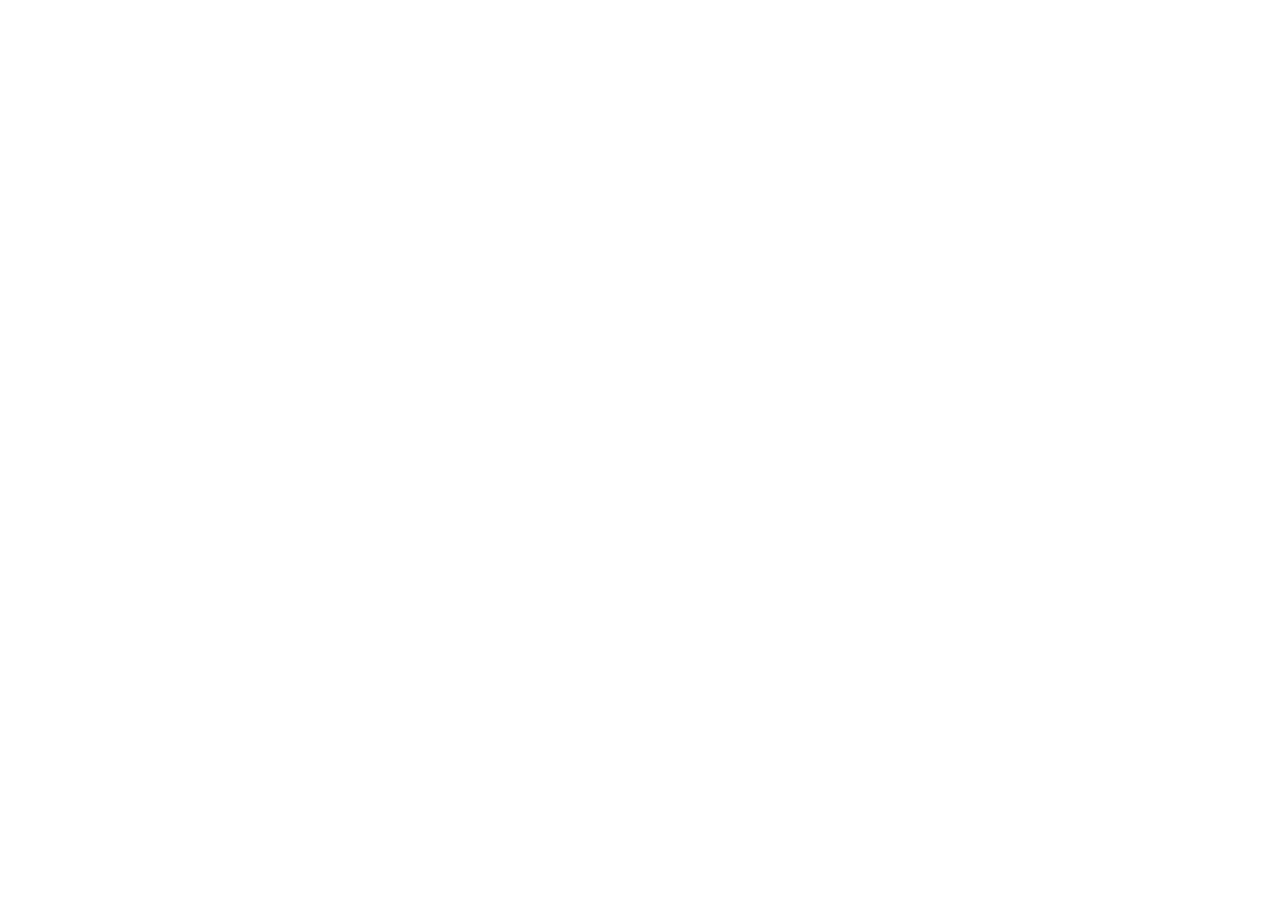
==== index.html @ 2209f886 "eggf" ====
<!doctype html>
<html lang="es">
  <head>
    <meta charset="UTF-8" />
    <meta name="viewport" content="width=device-width, initial-scale=1.0, maximum-scale=1.0, user-scalable=no" />
    <title>1.500 Playbacks Cristianos Para Alabar En Tu Iglesia | $10</title>
    <meta name="description" content="Descarga más de 1.500 playbacks cristianos de alta calidad por solo $10. Acceso inmediato, garantía de 7 días. ¡Deja de buscar playbacks malos en YouTube!" />
    <meta name="author" content="Estudio Alabanza" />

    <meta property="og:title" content="1.500 Playbacks Cristianos Para Alabar En Tu Iglesia" />
    <meta property="og:description" content="Descarga más de 1.500 playbacks cristianos de alta calidad por solo $10. ¡Acceso inmediato!" />
    <meta property="og:type" content="website" />
    <meta property="og:image" content="https://lovable.dev/opengraph-image-p98pqg.png" />

    <meta name="twitter:card" content="summary_large_image" />
    <meta name="twitter:site" content="@EstudioAlabanza" />
    <meta name="twitter:image" content="https://lovable.dev/opengraph-image-p98pqg.png" />

    <script>
      window.pixelId = "6a44731ac168a5b3c89006bf";

      var a = document.createElement("script");

      a.setAttribute("async", "");

      a.setAttribute("defer", "");

      a.setAttribute("src", "https://cdn.utmify.com.br/scripts/pixel/pixel.js");

      document.head.appendChild(a);
    </script>
  </head>

  <body>
    <div id="root"></div>
    <script type="module" src="/src/main.tsx"></script>
  </body>
</html>
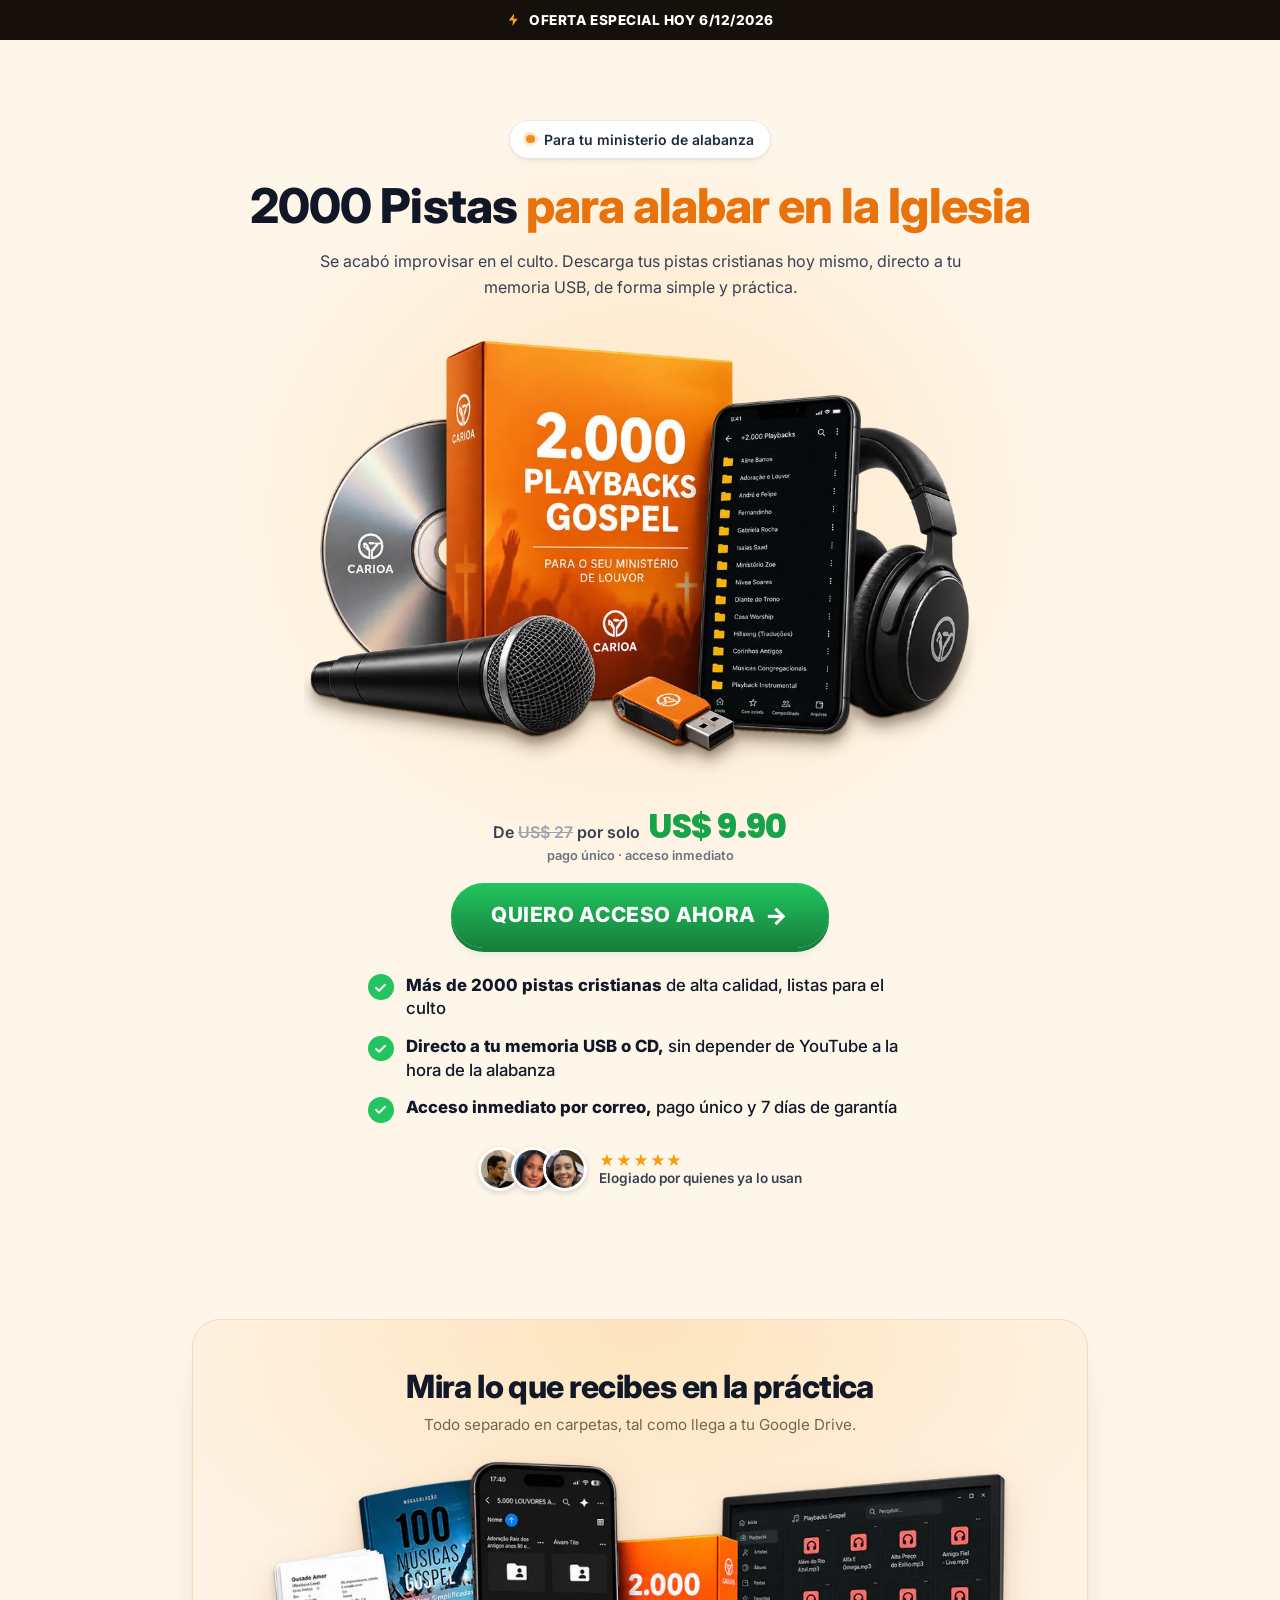
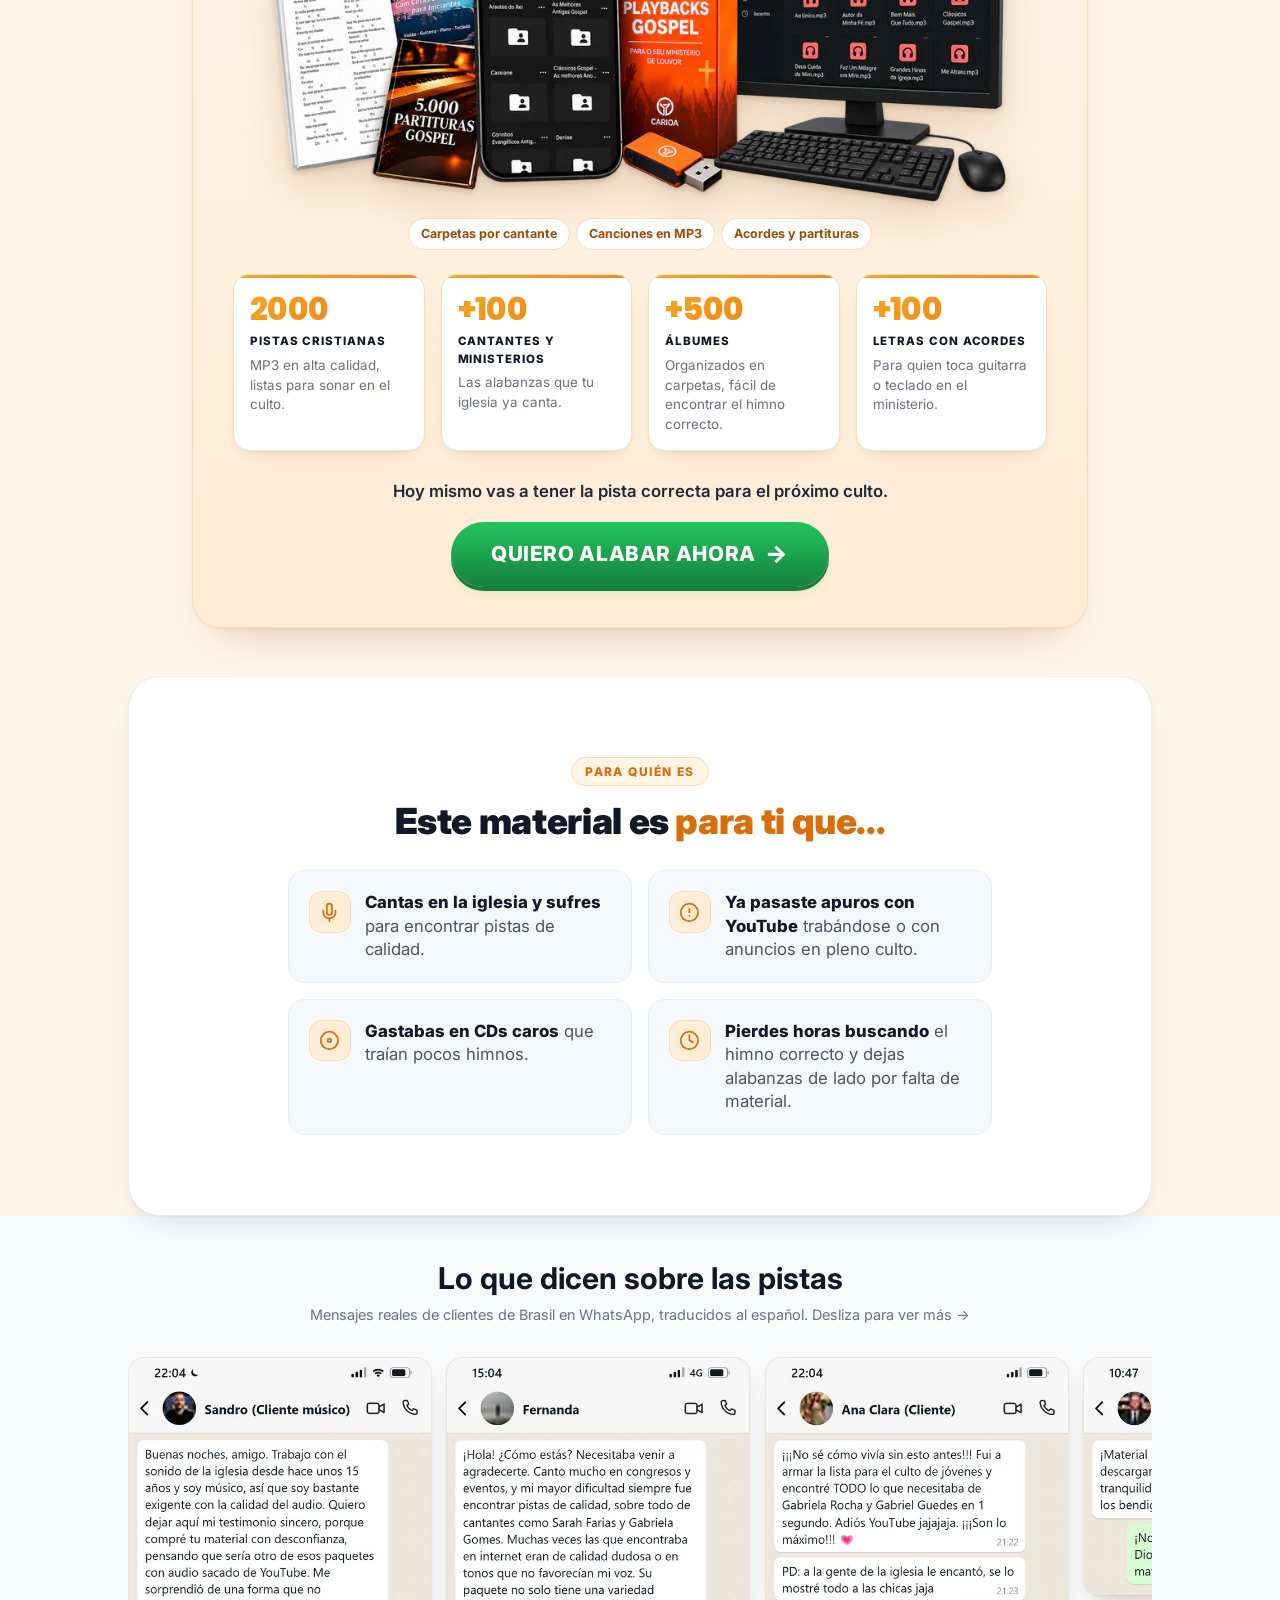
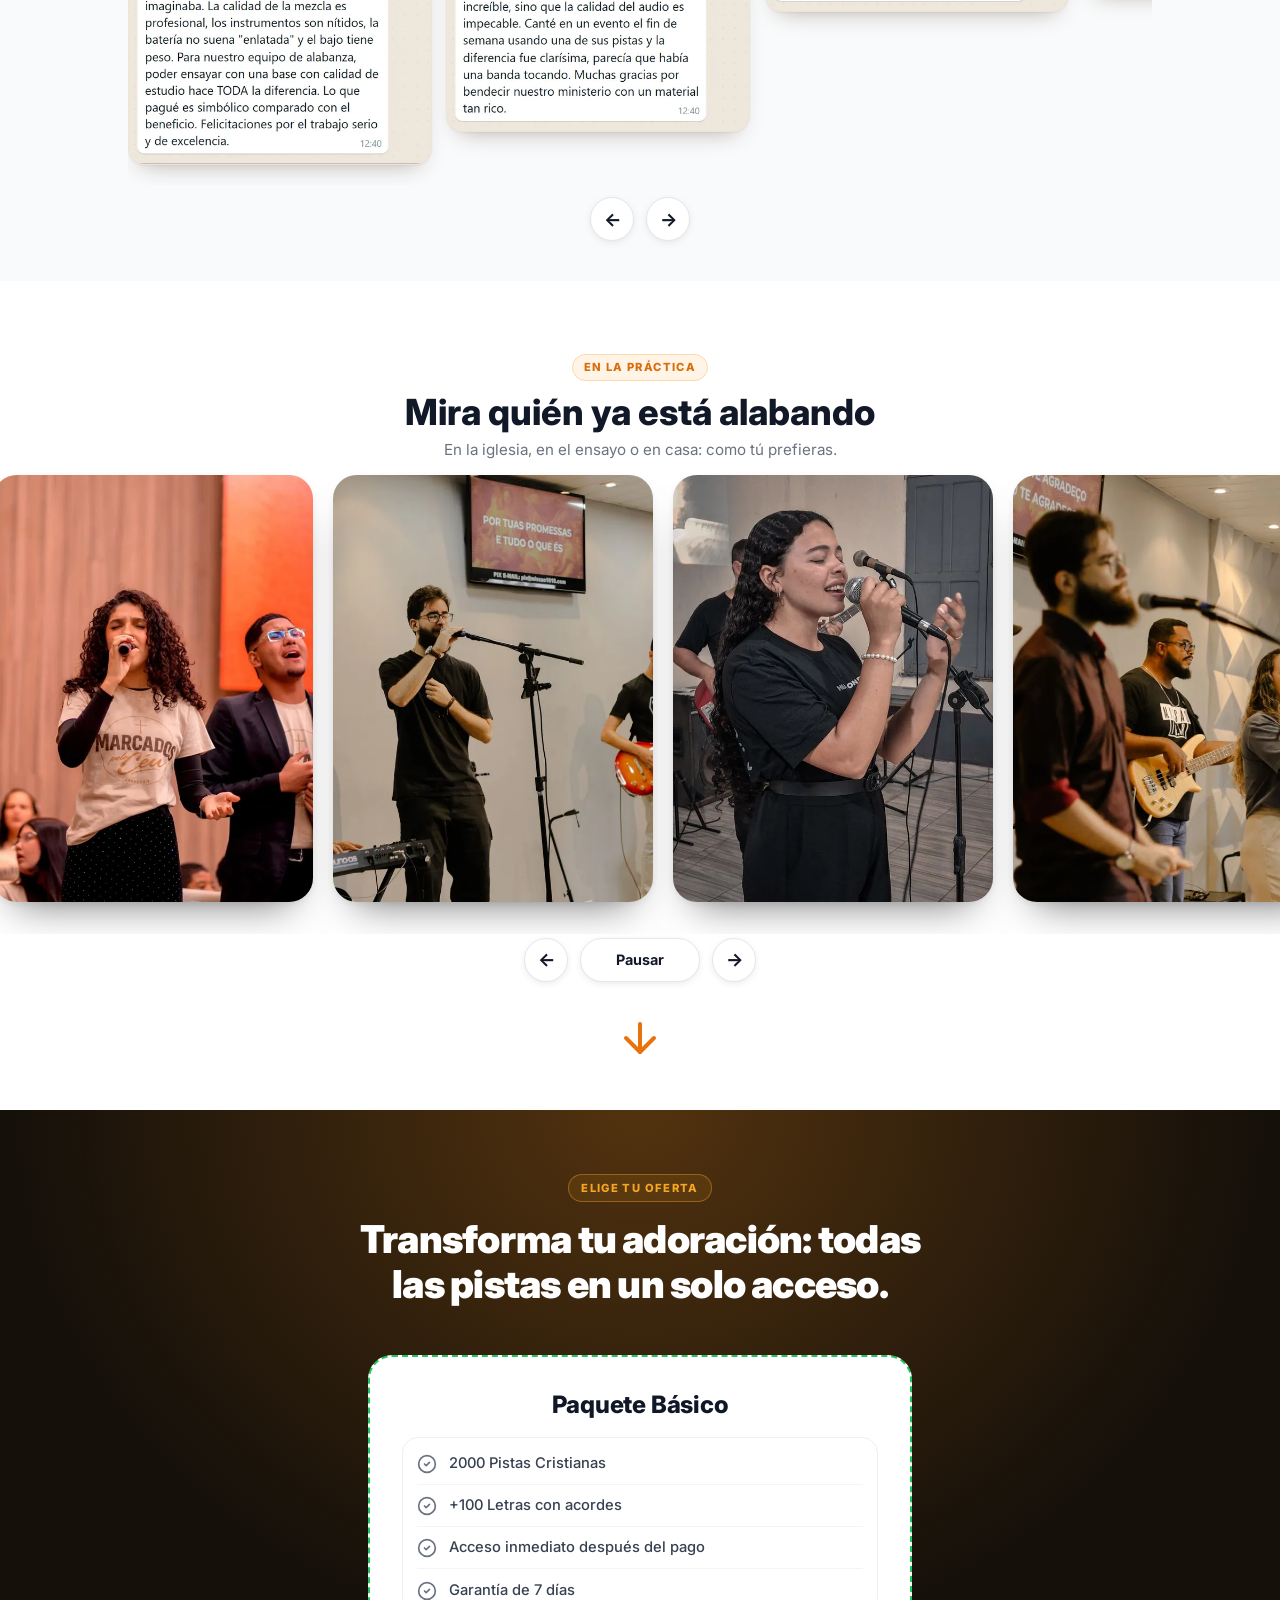
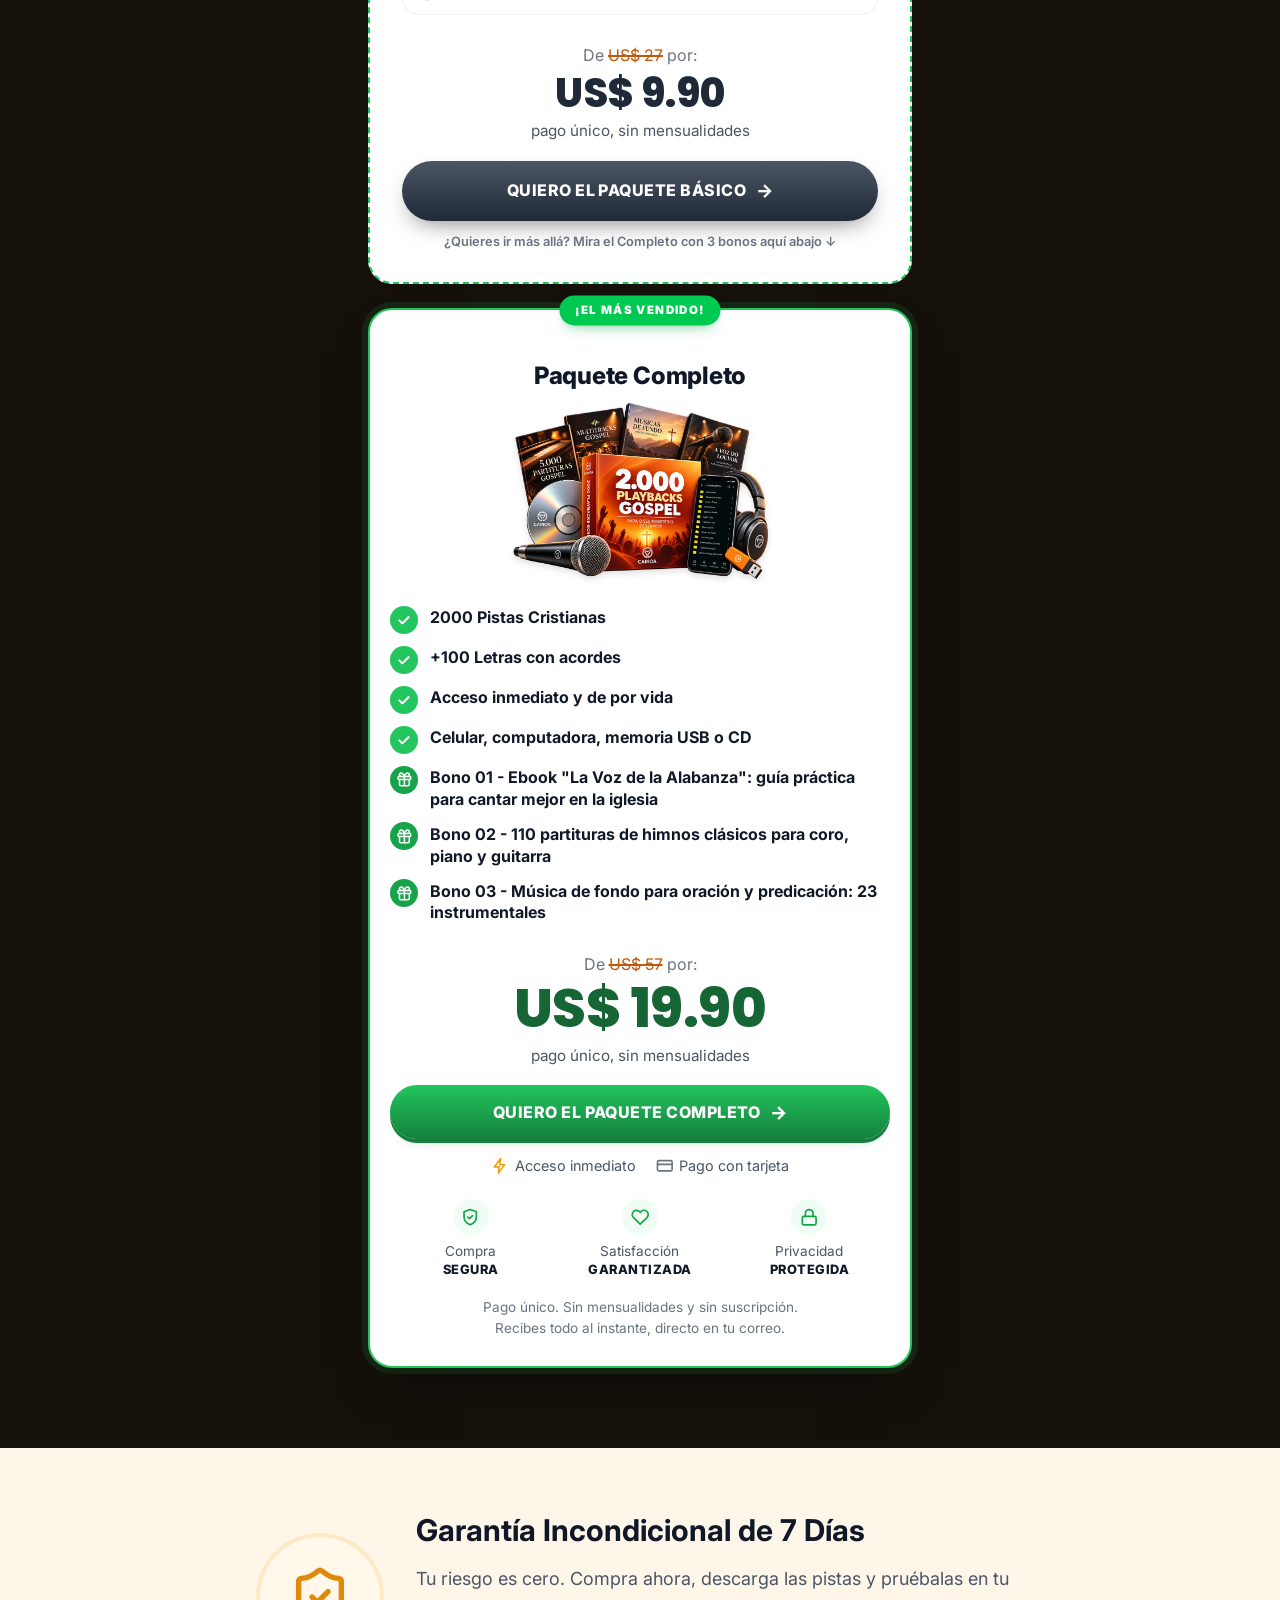
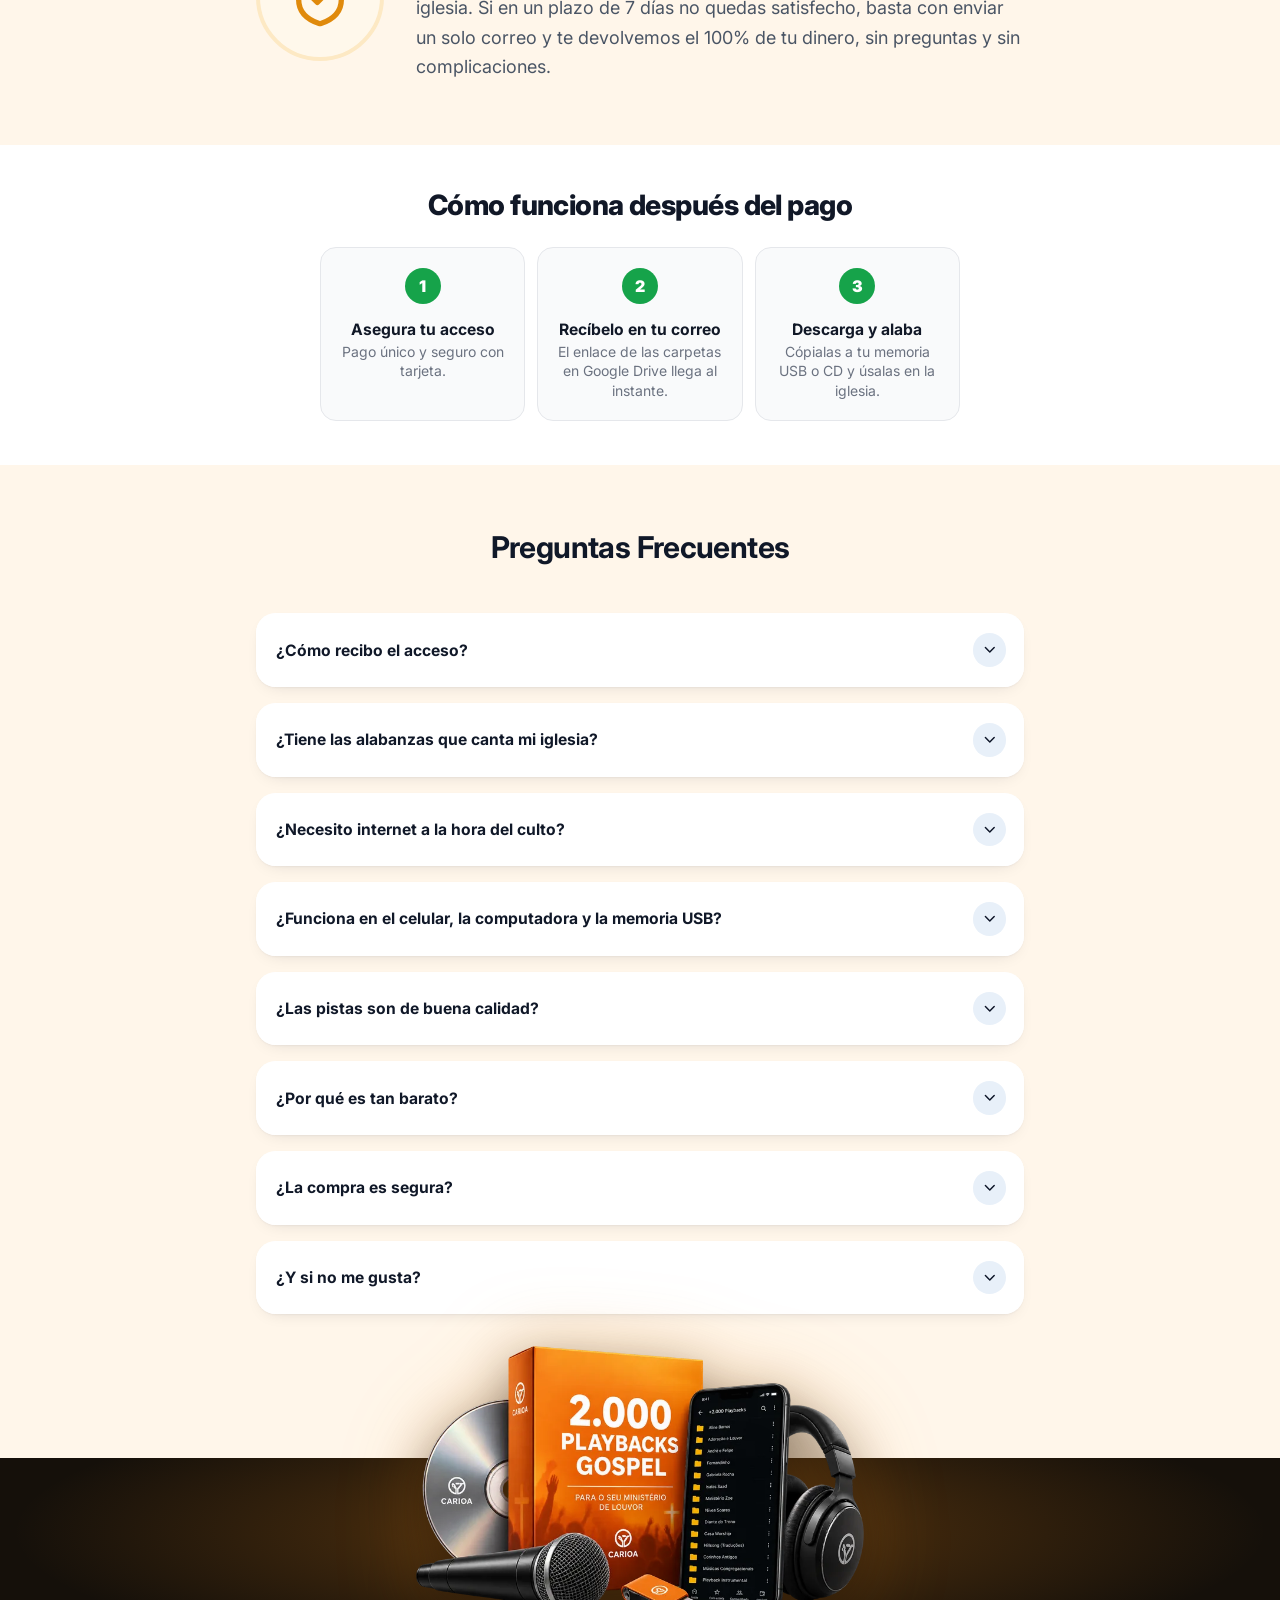
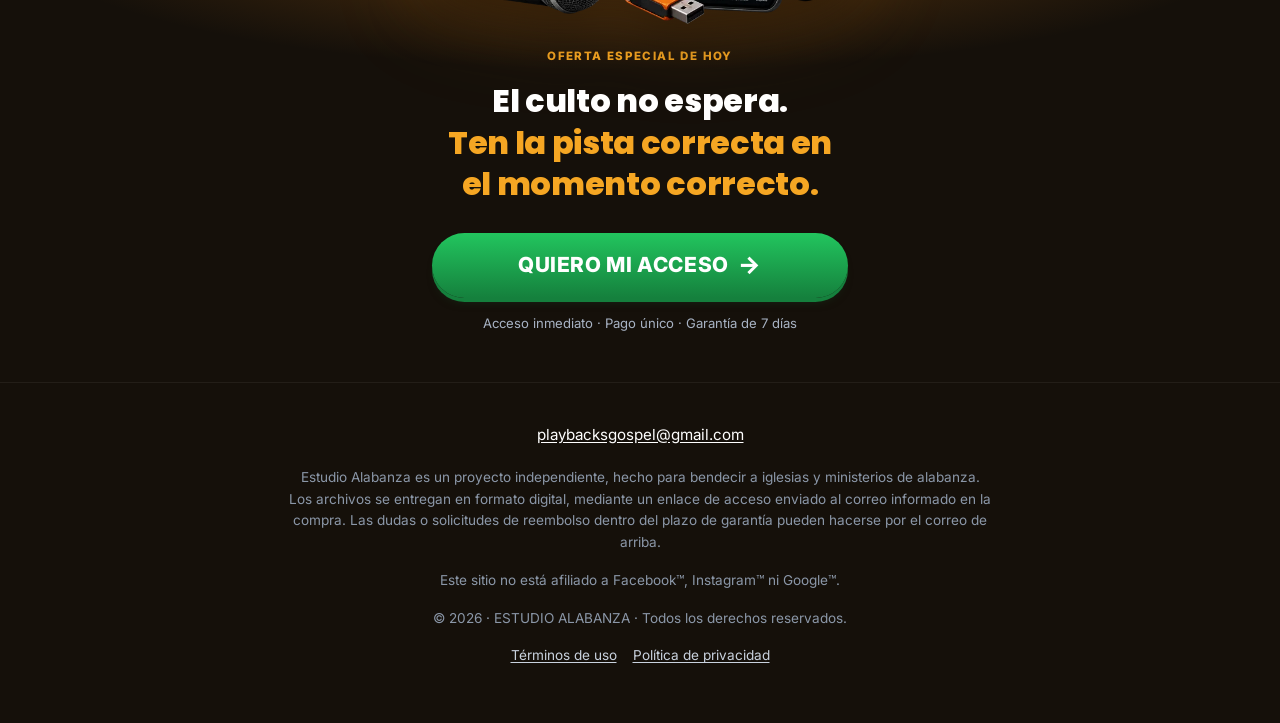
==== commit 8648bfa8: "Troca o site Lovable pela nova página de vendas Latam (estática) - Nova página em espanhol: Básico U" ====
--- a/index.html
+++ b/index.html
@@ -1,38 +1,359 @@
-<!doctype html>
-<html lang="es">
+<!DOCTYPE html>
+<html lang="es-419">
   <head>
-    <meta charset="UTF-8" />
-    <meta name="viewport" content="width=device-width, initial-scale=1.0, maximum-scale=1.0, user-scalable=no" />
-    <title>1.500 Playbacks Cristianos Para Alabar En Tu Iglesia | $10</title>
-    <meta name="description" content="Descarga más de 1.500 playbacks cristianos de alta calidad por solo $10. Acceso inmediato, garantía de 7 días. ¡Deja de buscar playbacks malos en YouTube!" />
-    <meta name="author" content="Estudio Alabanza" />
-
-    <meta property="og:title" content="1.500 Playbacks Cristianos Para Alabar En Tu Iglesia" />
-    <meta property="og:description" content="Descarga más de 1.500 playbacks cristianos de alta calidad por solo $10. ¡Acceso inmediato!" />
-    <meta property="og:type" content="website" />
-    <meta property="og:image" content="https://lovable.dev/opengraph-image-p98pqg.png" />
-
-    <meta name="twitter:card" content="summary_large_image" />
-    <meta name="twitter:site" content="@EstudioAlabanza" />
-    <meta name="twitter:image" content="https://lovable.dev/opengraph-image-p98pqg.png" />
+    <meta charset="utf-8">
+    <meta name="viewport" content="width=device-width, initial-scale=1.0">
+    <!-- Utmizey (mesmos IDs do site Latam anterior, com integração Hotmart) -->
+    <script src="https://utmizey.com.br/v3/utmizey.js" data-utmizey-id="c2403995-83bb-42ae-af7d-5b775d9c6386" data-utmizey-hotmart defer></script>
+    <script src="https://utmizey.com.br/v3/pixel.js" data-utmizey-pixel="7ad54dd0-0b3a-4b5d-ba8e-e8f09ac9c0fd" defer></script>
+    <title>2000 Pistas Cristianas Para Alabar en la Iglesia</title>
+    <meta name="description" content="Más de 2000 pistas cristianas de alta calidad para descargar hoy y usar en la iglesia. Acceso inmediato, pago único y garantía de 7 días.">
+    <meta property="og:title" content="2000 Pistas Cristianas Para Alabar en la Iglesia">
+    <meta property="og:description" content="Más de 2000 pistas cristianas de alta calidad. Acceso inmediato, directo a tu memoria USB.">
+    <meta property="og:type" content="website">
+    <meta property="og:locale" content="es_LA">
+    <!-- TROCAR pelo endereço final do site quando publicar (ex.: https://seusite.com/img/og.jpg) -->
+    <meta property="og:image" content="img/og.jpg">
+    <meta property="og:image:width" content="1200">
+    <meta property="og:image:height" content="630">
+    <meta name="twitter:card" content="summary_large_image">
+    <meta name="twitter:image" content="img/og.jpg">
+    <link rel="icon" href="favicon.ico">
+    <meta name="theme-color" content="#dc2626">
+    <link rel="preconnect" href="https://fonts.googleapis.com">
+    <link rel="preconnect" href="https://fonts.gstatic.com" crossorigin>
+    <link rel="stylesheet" href="https://fonts.googleapis.com/css2?family=Inter:wght@400;500;600;700;800;900&family=Poppins:wght@700;800&display=swap">
+    <link rel="preload" as="image" href="img/hero.webp?v=3">
+    <link rel="stylesheet" href="css/base.css">
+    <link rel="stylesheet" href="css/extra.css">
+    <link rel="stylesheet" href="css/tema.css">
+  </head>
+  <body>
+    <div class="min-h-screen bg-gray-50 font-sans text-gray-900 selection:bg-red-200">
+
+      <!-- ===================== FAIXA ===================== -->
+      <div class="cp-faixa">
+        <svg viewBox="0 0 24 24" fill="currentColor" aria-hidden="true"><path d="M13 2L4.5 13.5H11L10 22l8.5-11.5H12L13 2z"/></svg>
+        <span>Oferta especial hoy <span data-hoje></span></span>
+      </div>
+
+      <!-- ===================== HERO ===================== -->
+      <section class="px-4 py-8 md:py-20 max-w-5xl mx-auto flex flex-col items-center text-center">
+        <span class="cp-selo"><i aria-hidden="true"></i>Para tu ministerio de alabanza</span>
+        <h1 class="text-3xl md:text-5xl font-extrabold leading-tight tracking-tight max-w-4xl text-gray-900 mb-3">
+          2000 Pistas <span class="text-red-600">para alabar en la Iglesia</span>
+        </h1>
+        <p class="text-gray-700 max-w-2xl mb-6 leading-relaxed" style="font-size:16px">
+          Se acabó improvisar en el culto. Descarga tus pistas cristianas hoy mismo, directo a tu memoria USB, de forma simple y práctica.
+        </p>
+        <div class="pb-hero-img w-full max-w-2xl mx-auto mb-10">
+          <img src="img/hero.webp?v=3" alt="2000 Pistas Cristianas para tu ministerio de alabanza" width="1000" height="693" class="w-full h-auto rounded-lg" fetchpriority="high">
+        </div>
+        <p class="pb-hero-preco"><span>De <s>US$ 27</s> por solo</span> <strong>US$ 9.90</strong><small>pago único · acceso inmediato</small></p>
+        <button data-rolar class="w-full md:w-auto px-10 py-5 bg-green-500 hover:bg-green-600 active:bg-green-700 text-white text-xl md:text-2xl font-black rounded-xl shadow-[0_6px_0_#16a34a] hover:shadow-[0_4px_0_#16a34a] hover:translate-y-[2px] transition-all flex flex-col items-center justify-center uppercase tracking-wider">
+          <span>Quiero acceso ahora</span>
+        </button>
+        <ul class="cp-hero-list">
+          <li>
+            <span class="cp-hero-ck" aria-hidden="true"><svg viewBox="0 0 24 24" fill="none" stroke="currentColor" stroke-width="3.2" stroke-linecap="round" stroke-linejoin="round"><path d="M5 12.5l4.5 4.5L19 7.5"/></svg></span>
+            <p><strong>Más de 2000 pistas cristianas</strong> de alta calidad, listas para el culto</p>
+          </li>
+          <li>
+            <span class="cp-hero-ck" aria-hidden="true"><svg viewBox="0 0 24 24" fill="none" stroke="currentColor" stroke-width="3.2" stroke-linecap="round" stroke-linejoin="round"><path d="M5 12.5l4.5 4.5L19 7.5"/></svg></span>
+            <p><strong>Directo a tu memoria USB o CD,</strong> sin depender de YouTube a la hora de la alabanza</p>
+          </li>
+          <li>
+            <span class="cp-hero-ck" aria-hidden="true"><svg viewBox="0 0 24 24" fill="none" stroke="currentColor" stroke-width="3.2" stroke-linecap="round" stroke-linejoin="round"><path d="M5 12.5l4.5 4.5L19 7.5"/></svg></span>
+            <p><strong>Acceso inmediato por correo,</strong> pago único y 7 días de garantía</p>
+          </li>
+        </ul>
+        <div class="cp-prova">
+          <div class="cp-prova-rostos">
+            <img src="img/rostos/rosto-1.webp" alt="" width="44" height="44">
+            <img src="img/rostos/rosto-2.webp" alt="" width="44" height="44">
+            <img src="img/rostos/rosto-3.webp" alt="" width="44" height="44">
+          </div>
+          <div class="cp-prova-txt">
+            <span class="cp-prova-est" aria-label="5 estrellas">★★★★★</span>
+            <span>Elogiado por quienes ya lo usan</span>
+          </div>
+        </div>
+      </section>
+
+      <!-- ===================== LO QUE RECIBES ===================== -->
+      <section class="pb-receb px-4 py-12">
+        <div class="pb-receb-card">
+          <h2 class="pb-receb-h">Mira lo que recibes en la práctica</h2>
+          <p class="pb-receb-p">Todo separado en carpetas, tal como llega a tu Google Drive.</p>
+          <div class="pb-receb-produto"><img src="img/por-dentro-900.webp" srcset="img/por-dentro-900.webp 900w, img/por-dentro-1600.webp 1600w" sizes="(min-width: 768px) 736px, 100vw" alt="Por dentro del paquete: acordes y partituras, carpetas por cantante en el celular, caja con memoria USB y las canciones en MP3 en la computadora" width="1600" height="741" loading="lazy"></div>
+          <ul class="pb-receb-chips"><li>Carpetas por cantante</li><li>Canciones en MP3</li><li>Acordes y partituras</li></ul>
+          <div class="pb-kit">
+          <div class="pb-kit-item"><span class="pb-kit-n">2000</span><span class="pb-kit-t">Pistas cristianas</span><p>MP3 en alta calidad, listas para sonar en el culto.</p></div>
+          <div class="pb-kit-item"><span class="pb-kit-n">+100</span><span class="pb-kit-t">Cantantes y ministerios</span><p>Las alabanzas que tu iglesia ya canta.</p></div>
+          <div class="pb-kit-item"><span class="pb-kit-n">+500</span><span class="pb-kit-t">Álbumes</span><p>Organizados en carpetas, fácil de encontrar el himno correcto.</p></div>
+          <div class="pb-kit-item"><span class="pb-kit-n">+100</span><span class="pb-kit-t">Letras con acordes</span><p>Para quien toca guitarra o teclado en el ministerio.</p></div>
+        </div>
+          <p class="pb-receb-cta">Hoy mismo vas a tener la pista correcta para el próximo culto.</p>
+          <button data-rolar class="w-full md:w-auto px-10 py-5 bg-green-500 hover:bg-green-600 active:bg-green-700 text-white text-xl md:text-2xl font-black rounded-xl shadow-[0_6px_0_#16a34a] hover:shadow-[0_4px_0_#16a34a] hover:translate-y-[2px] transition-all uppercase tracking-wider mx-auto block">Quiero alabar ahora</button>
+        </div>
+      </section>
+
+      <!-- ===================== PARA QUIÉN ES ===================== -->
+      <section class="cp-ideal">
+        <div class="cp-ideal-in">
+          <span class="cp-ideal-tag">Para quién es</span>
+          <h2 class="cp-ideal-h">Este material es <span>para ti que...</span></h2>
+          <ul class="cp-ideal-list">
+            <li class="cp-ideal-item">
+              <span class="cp-ideal-ico" aria-hidden="true"><svg viewBox="0 0 24 24" fill="none" stroke="currentColor" stroke-width="2" stroke-linecap="round" stroke-linejoin="round"><path d="M12 2a3 3 0 0 0-3 3v7a3 3 0 0 0 6 0V5a3 3 0 0 0-3-3Z"/><path d="M19 10v2a7 7 0 0 1-14 0v-2"/><path d="M12 19v3"/></svg></span>
+              <p><strong>Cantas en la iglesia y sufres</strong> para encontrar pistas de calidad.</p>
+            </li>
+            <li class="cp-ideal-item">
+              <span class="cp-ideal-ico" aria-hidden="true"><svg viewBox="0 0 24 24" fill="none" stroke="currentColor" stroke-width="2" stroke-linecap="round" stroke-linejoin="round"><path d="M12 22a10 10 0 1 0 0-20 10 10 0 0 0 0 20zM12 8v4M12 16h.01"/></svg></span>
+              <p><strong>Ya pasaste apuros con YouTube</strong> trabándose o con anuncios en pleno culto.</p>
+            </li>
+            <li class="cp-ideal-item">
+              <span class="cp-ideal-ico" aria-hidden="true"><svg viewBox="0 0 24 24" fill="none" stroke="currentColor" stroke-width="2" stroke-linecap="round" stroke-linejoin="round"><circle cx="12" cy="12" r="10"/><circle cx="12" cy="12" r="2"/></svg></span>
+              <p><strong>Gastabas en CDs caros</strong> que traían pocos himnos.</p>
+            </li>
+            <li class="cp-ideal-item">
+              <span class="cp-ideal-ico" aria-hidden="true"><svg viewBox="0 0 24 24" fill="none" stroke="currentColor" stroke-width="2" stroke-linecap="round" stroke-linejoin="round"><circle cx="12" cy="12" r="10"/><path d="M12 6v6l4 2"/></svg></span>
+              <p><strong>Pierdes horas buscando</strong> el himno correcto y dejas alabanzas de lado por falta de material.</p>
+            </li>
+          </ul>
+        </div>
+      </section>
+
+      <!-- ===================== TESTIMONIOS ===================== -->
+      <!-- Prints reais de clientes brasileiros, traduzidos para o espanhol.
+           O subtítulo abaixo avisa que são clientes do Brasil traduzidos: manter esse aviso.
+           Quando tiver depoimentos reais em espanhol, trocar. -->
+      <section class="cp-dep py-16 px-4 bg-gray-50 overflow-hidden">
+        <h2 class="text-2xl md:text-3xl font-bold text-center mb-2 text-gray-900">Lo que dicen sobre las pistas</h2>
+        <p class="pb-dep-sub">Mensajes reales de clientes de Brasil en WhatsApp, traducidos al español. Desliza para ver más →</p>
+        <div class="pb-dep-trilho" data-dep-trilho>
+          <button type="button" class="pb-dep-item" data-zoom="img/dep/dep-1.webp" aria-label="Ampliar testimonio de Sandro, músico"><img src="img/dep/dep-1.webp" alt="Testimonio de Sandro, músico, en WhatsApp, traducido del portugués" width="540" height="726" loading="lazy"></button>
+          <button type="button" class="pb-dep-item" data-zoom="img/dep/dep-2.webp" aria-label="Ampliar testimonio de Fernanda, cantante"><img src="img/dep/dep-2.webp" alt="Testimonio de Fernanda, cantante, en WhatsApp, traducido del portugués" width="540" height="666" loading="lazy"></button>
+          <button type="button" class="pb-dep-item" data-zoom="img/dep/dep-3.webp" aria-label="Ampliar testimonio de Ana Clara"><img src="img/dep/dep-3.webp" alt="Testimonio de Ana Clara en WhatsApp, traducido del portugués" width="540" height="451" loading="lazy"></button>
+          <button type="button" class="pb-dep-item" data-zoom="img/dep/dep-4.webp" aria-label="Ampliar testimonio del Pastor Tita"><img src="img/dep/dep-4.webp" alt="Testimonio del Pastor Tita en WhatsApp, traducido del portugués" width="540" height="421" loading="lazy"></button>
+          <button type="button" class="pb-dep-item" data-zoom="img/dep/dep-5.webp" aria-label="Ampliar testimonio de Cida"><img src="img/dep/dep-5.webp" alt="Testimonio de Cida en WhatsApp, traducido del portugués" width="540" height="584" loading="lazy"></button>
+          <button type="button" class="pb-dep-item" data-zoom="img/dep/dep-6.webp" aria-label="Ampliar testimonio de Elizeu"><img src="img/dep/dep-6.webp" alt="Testimonio de Elizeu en WhatsApp, traducido del portugués" width="540" height="512" loading="lazy"></button>
+          <button type="button" class="pb-dep-item" data-zoom="img/dep/dep-7.webp" aria-label="Ampliar testimonio de Doña Neide"><img src="img/dep/dep-7.webp" alt="Testimonio de Doña Neide en WhatsApp, traducido del portugués" width="540" height="505" loading="lazy"></button>
+          <button type="button" class="pb-dep-item" data-zoom="img/dep/dep-8.webp" aria-label="Ampliar testimonio de Matheus"><img src="img/dep/dep-8.webp" alt="Testimonio de Matheus en WhatsApp, traducido del portugués" width="540" height="387" loading="lazy"></button>
+        </div>
+        <div class="cp-pg-ctrl">
+          <button type="button" class="cp-pg-seta" aria-label="Testimonio anterior" data-dep="-1">←</button>
+          <button type="button" class="cp-pg-seta" aria-label="Siguiente testimonio" data-dep="1">→</button>
+        </div>
+      </section>
+
+      <!-- ampliação do depoimento -->
+      <div class="pb-zoom" data-zoom-box><img alt="Testimonio ampliado"></div>
+
+      <!-- ===================== PERSONAS USANDO ===================== -->
+      <section class="cp-uso">
+        <span class="cp-uso-tag">En la práctica</span>
+        <h2 class="cp-uso-h">Mira quién ya está alabando</h2>
+        <p class="cp-uso-sub">En la iglesia, en el ensayo o en casa: como tú prefieras.</p>
+        <div class="cp-uso-trilho" data-auto-trilho>
+          <div class="cp-uso-card"><img src="img/uso/uso-2.webp" alt="Joven alabando en el culto" width="600" height="800" loading="lazy" decoding="async"></div>
+          <div class="cp-uso-card"><img src="img/uso/uso-3.webp" alt="Ministro de alabanza cantando en la iglesia" width="600" height="800" loading="lazy" decoding="async"></div>
+          <div class="cp-uso-card"><img src="img/uso/uso-1.webp" alt="Cantante alabando con micrófono en la iglesia" width="600" height="800" loading="lazy" decoding="async"></div>
+          <div class="cp-uso-card"><img src="img/uso/uso-4.webp" alt="Banda de alabanza en el culto" width="600" height="800" loading="lazy" decoding="async"></div>
+          <div class="cp-uso-card"><img src="img/uso/uso-5.webp" alt="Iglesia reunida en el culto" width="600" height="800" loading="lazy" decoding="async"></div>
+        </div>
+        <div class="cp-pg-ctrl">
+          <button type="button" class="cp-pg-seta" aria-label="Foto anterior" data-auto-seta="-1">←</button>
+          <button type="button" class="cp-pg-pausa" data-auto-pausa>Pausar</button>
+          <button type="button" class="cp-pg-seta" aria-label="Foto siguiente" data-auto-seta="1">→</button>
+        </div>
+        <div class="flex justify-center mt-8">
+          <div class="pb-pula"><svg class="w-12 h-12 text-red-600" viewBox="0 0 24 24" fill="none" stroke="currentColor" stroke-width="2" stroke-linecap="round" stroke-linejoin="round"><path d="M12 5v14"/><path d="m19 12-7 7-7-7"/></svg></div>
+        </div>
+      </section>
+
+      <!-- ===================== OFERTAS ===================== -->
+      <section id="ofertas" class="py-16 px-4 bg-gray-900">
+        <div class="max-w-5xl mx-auto">
+          <div class="cp-of-topo">
+            <span class="cp-of-tag">Elige tu oferta</span>
+            <h2 class="cp-of-h2">Transforma tu adoración: todas las pistas en un solo acceso.</h2>
+          </div>
+          <div class="cp-of-col">
+            <!-- Básico -->
+            <div class="cp-of cp-of-basic bg-white rounded-2xl p-6 md:p-8 flex flex-col border-2 border-gray-200">
+              <h3 class="cp-of-t text-2xl font-bold text-gray-900 mb-6 text-center">Paquete Básico</h3>
+              <ul class="cp-of-list space-y-4 mb-8 flex-grow">
+                <li class="flex items-start gap-3"><svg class="w-5 h-5 text-gray-500 shrink-0 mt-0.5" viewBox="0 0 24 24" fill="none" stroke="currentColor" stroke-width="2" stroke-linecap="round" stroke-linejoin="round"><circle cx="12" cy="12" r="10"/><path d="m9 12 2 2 4-4"/></svg><span class="text-gray-700">2000 Pistas Cristianas</span></li>
+                <li class="flex items-start gap-3"><svg class="w-5 h-5 text-gray-500 shrink-0 mt-0.5" viewBox="0 0 24 24" fill="none" stroke="currentColor" stroke-width="2" stroke-linecap="round" stroke-linejoin="round"><circle cx="12" cy="12" r="10"/><path d="m9 12 2 2 4-4"/></svg><span class="text-gray-700">+100 Letras con acordes</span></li>
+                <li class="flex items-start gap-3"><svg class="w-5 h-5 text-gray-500 shrink-0 mt-0.5" viewBox="0 0 24 24" fill="none" stroke="currentColor" stroke-width="2" stroke-linecap="round" stroke-linejoin="round"><circle cx="12" cy="12" r="10"/><path d="m9 12 2 2 4-4"/></svg><span class="text-gray-700">Acceso inmediato después del pago</span></li>
+                <li class="flex items-start gap-3"><svg class="w-5 h-5 text-gray-500 shrink-0 mt-0.5" viewBox="0 0 24 24" fill="none" stroke="currentColor" stroke-width="2" stroke-linecap="round" stroke-linejoin="round"><circle cx="12" cy="12" r="10"/><path d="m9 12 2 2 4-4"/></svg><span class="text-gray-700">Garantía de 7 días</span></li>
+              </ul>
+              <div class="cp-of-price text-center mb-6">
+                <p class="cp-pr-de">De <s>US$ 27</s> por:</p>
+                <div class="cp-pr-valor">US$ 9.90</div>
+                <p class="cp-pr-sub">pago único, sin mensualidades</p>
+              </div>
+              <button data-abrir-modal class="cp-of-btn w-full py-4 bg-gray-700 hover:bg-gray-800 text-white font-bold rounded-xl shadow-[0_4px_0_#374151] hover:shadow-[0_2px_0_#374151] hover:translate-y-[2px] transition-all text-lg uppercase tracking-wide">QUIERO EL PAQUETE BÁSICO</button>
+              <p class="cp-of-note text-center text-xs text-red-600 mt-4 font-bold px-2">¿Quieres ir más allá? Mira el Completo con 3 bonos aquí abajo ↓</p>
+            </div>
+
+            <!-- Completo -->
+            <div class="cp-of cp-of-premium bg-white rounded-2xl p-6 md:p-8 flex flex-col border-4 border-green-500 shadow-2xl relative transform md:-translate-y-4">
+              <div class="cp-of-badge absolute top-0 left-1/2 -translate-x-1/2 -translate-y-1/2 bg-green-500 text-white font-black px-6 py-2 rounded-full uppercase tracking-widest text-sm shadow-lg whitespace-nowrap">¡EL MÁS VENDIDO!</div>
+              <h3 class="cp-of-t text-3xl font-black text-gray-900 mb-2 mt-4 text-center">Paquete Completo</h3>
+              <img src="img/completo.webp?v=2" alt="Paquete Completo con bonos" width="900" height="675" loading="lazy" class="w-full mx-auto h-auto drop-shadow-md mb-6">
+              <ul class="cp-pl">
+                <li class="cp-pi"><span class="cp-pi-ico"><svg viewBox="0 0 24 24" fill="none" stroke="currentColor" stroke-width="3" stroke-linecap="round" stroke-linejoin="round" aria-hidden="true"><path d="M5 12.5l4.5 4.5L19 7.5"/></svg></span><span>2000 Pistas Cristianas</span></li>
+                <li class="cp-pi"><span class="cp-pi-ico"><svg viewBox="0 0 24 24" fill="none" stroke="currentColor" stroke-width="3" stroke-linecap="round" stroke-linejoin="round" aria-hidden="true"><path d="M5 12.5l4.5 4.5L19 7.5"/></svg></span><span>+100 Letras con acordes</span></li>
+                <li class="cp-pi"><span class="cp-pi-ico"><svg viewBox="0 0 24 24" fill="none" stroke="currentColor" stroke-width="3" stroke-linecap="round" stroke-linejoin="round" aria-hidden="true"><path d="M5 12.5l4.5 4.5L19 7.5"/></svg></span><span>Acceso inmediato y de por vida</span></li>
+                <li class="cp-pi"><span class="cp-pi-ico"><svg viewBox="0 0 24 24" fill="none" stroke="currentColor" stroke-width="3" stroke-linecap="round" stroke-linejoin="round" aria-hidden="true"><path d="M5 12.5l4.5 4.5L19 7.5"/></svg></span><span>Celular, computadora, memoria USB o CD</span></li>
+                <li class="cp-pi cp-pi-bonus"><span class="cp-pi-ico"><svg viewBox="0 0 24 24" fill="none" stroke="currentColor" stroke-width="2.2" stroke-linecap="round" stroke-linejoin="round" aria-hidden="true"><rect x="3" y="8" width="18" height="4" rx="1"/><path d="M12 8v13"/><path d="M19 12v7a2 2 0 0 1-2 2H7a2 2 0 0 1-2-2v-7"/><path d="M7.5 8a2.5 2.5 0 0 1 0-5C9.5 3 11 5 12 8c1-3 2.5-5 4.5-5a2.5 2.5 0 0 1 0 5"/></svg></span><span>Bono 01 - Ebook "La Voz de la Alabanza": guía práctica para cantar mejor en la iglesia</span></li>
+                <li class="cp-pi cp-pi-bonus"><span class="cp-pi-ico"><svg viewBox="0 0 24 24" fill="none" stroke="currentColor" stroke-width="2.2" stroke-linecap="round" stroke-linejoin="round" aria-hidden="true"><rect x="3" y="8" width="18" height="4" rx="1"/><path d="M12 8v13"/><path d="M19 12v7a2 2 0 0 1-2 2H7a2 2 0 0 1-2-2v-7"/><path d="M7.5 8a2.5 2.5 0 0 1 0-5C9.5 3 11 5 12 8c1-3 2.5-5 4.5-5a2.5 2.5 0 0 1 0 5"/></svg></span><span>Bono 02 - 110 partituras de himnos clásicos para coro, piano y guitarra</span></li>
+                <li class="cp-pi cp-pi-bonus"><span class="cp-pi-ico"><svg viewBox="0 0 24 24" fill="none" stroke="currentColor" stroke-width="2.2" stroke-linecap="round" stroke-linejoin="round" aria-hidden="true"><rect x="3" y="8" width="18" height="4" rx="1"/><path d="M12 8v13"/><path d="M19 12v7a2 2 0 0 1-2 2H7a2 2 0 0 1-2-2v-7"/><path d="M7.5 8a2.5 2.5 0 0 1 0-5C9.5 3 11 5 12 8c1-3 2.5-5 4.5-5a2.5 2.5 0 0 1 0 5"/></svg></span><span>Bono 03 - Música de fondo para oración y predicación: 23 instrumentales</span></li>
+              </ul>
+              <div class="cp-of-price cp-of-price-g text-center mb-6 bg-green-50 py-4 rounded-xl">
+                <p class="cp-pr-de">De <s>US$ 57</s> por:</p>
+                <div class="cp-pr-valor">US$ 19.90</div>
+                <p class="cp-pr-sub">pago único, sin mensualidades</p>
+              </div>
+              <button data-checkout="https://pay.hotmart.com/Q105968714J?checkoutMode=10&amp;bid=1779669242082" class="w-full py-5 bg-green-500 hover:bg-green-600 text-white font-black rounded-xl shadow-[0_6px_0_#16a34a] hover:shadow-[0_4px_0_#16a34a] hover:translate-y-[2px] transition-all text-xl md:text-2xl uppercase tracking-wider cp-of-btn cp-of-pulse">QUIERO EL PAQUETE COMPLETO</button>
+              <div class="cp-pos">
+                <p class="cp-pag">
+                  <span><i class="cp-pag-raio"><svg viewBox="0 0 24 24" fill="none" stroke="currentColor" stroke-width="2.2" stroke-linecap="round" stroke-linejoin="round" aria-hidden="true"><path d="M13 2L4.5 13.5H11L10 22l8.5-11.5H12L13 2z"/></svg></i>Acceso inmediato</span>
+                  <span><i><svg viewBox="0 0 24 24" fill="none" stroke="currentColor" stroke-width="2.2" stroke-linecap="round" stroke-linejoin="round" aria-hidden="true"><rect x="2" y="5" width="20" height="14" rx="2"/><path d="M2 10h20"/></svg></i>Pago con tarjeta</span>
+                </p>
+                <div class="cp-selos3">
+                  <div class="cp-selo3"><span class="cp-selo3-ico"><svg viewBox="0 0 24 24" fill="none" stroke="currentColor" stroke-width="2.2" stroke-linecap="round" stroke-linejoin="round" aria-hidden="true"><path d="M12 22s8-4 8-10V5l-8-3-8 3v7c0 6 8 10 8 10z"/><path d="M9 12l2 2 4-4"/></svg></span><span>Compra</span><strong>SEGURA</strong></div>
+                  <div class="cp-selo3"><span class="cp-selo3-ico"><svg viewBox="0 0 24 24" fill="none" stroke="currentColor" stroke-width="2.2" stroke-linecap="round" stroke-linejoin="round" aria-hidden="true"><path d="M20.8 4.6a5.5 5.5 0 0 0-7.8 0L12 5.7l-1-1.1a5.5 5.5 0 0 0-7.8 7.8l1 1.1L12 21l7.8-7.5 1-1.1a5.5 5.5 0 0 0 0-7.8z"/></svg></span><span>Satisfacción</span><strong>GARANTIZADA</strong></div>
+                  <div class="cp-selo3"><span class="cp-selo3-ico"><svg viewBox="0 0 24 24" fill="none" stroke="currentColor" stroke-width="2.2" stroke-linecap="round" stroke-linejoin="round" aria-hidden="true"><rect x="3" y="11" width="18" height="11" rx="2"/><path d="M7 11V7a5 5 0 0 1 10 0v4"/></svg></span><span>Privacidad</span><strong>PROTEGIDA</strong></div>
+                </div>
+                <p class="cp-pos-txt">Pago único. Sin mensualidades y sin suscripción.<br>Recibes todo al instante, directo en tu correo.</p>
+              </div>
+            </div>
+          </div>
+        </div>
+      </section>
+
+      <!-- ===================== GARANTÍA ===================== -->
+      <section class="cp-gar py-16 px-4 bg-white">
+        <div class="max-w-3xl mx-auto flex flex-col md:flex-row items-center gap-8 text-center md:text-left">
+          <div class="w-32 h-32 shrink-0 bg-blue-50 rounded-full flex items-center justify-center border-4 border-blue-100">
+            <svg class="w-16 h-16 text-blue-600" viewBox="0 0 24 24" fill="none" stroke="currentColor" stroke-width="2" stroke-linecap="round" stroke-linejoin="round"><path d="M20 13c0 5-3.5 7.5-7.66 8.95a1 1 0 0 1-.67-.01C7.5 20.5 4 18 4 13V6a1 1 0 0 1 1-1c2 0 4.5-1.2 6.24-2.72a1.17 1.17 0 0 1 1.52 0C14.51 3.81 17 5 19 5a1 1 0 0 1 1 1z"/><path d="m9 12 2 2 4-4"/></svg>
+          </div>
+          <div>
+            <h2 class="text-2xl md:text-3xl font-bold text-gray-900 mb-4">Garantía Incondicional de 7 Días</h2>
+            <p class="text-gray-600 text-lg leading-relaxed">Tu riesgo es cero. Compra ahora, descarga las pistas y pruébalas en tu iglesia. Si en un plazo de 7 días no quedas satisfecho, basta con enviar un solo correo y te devolvemos el 100% de tu dinero, sin preguntas y sin complicaciones.</p>
+          </div>
+        </div>
+      </section>
+
+      <!-- ===================== CÓMO FUNCIONA ===================== -->
+      <section class="cp-como">
+        <div class="cp-como-in">
+          <h2 class="cp-como-h">Cómo funciona después del pago</h2>
+          <ol class="cp-como-list">
+            <li><span class="cp-como-n">1</span><div><strong>Asegura tu acceso</strong><span>Pago único y seguro con tarjeta.</span></div></li>
+            <li><span class="cp-como-n">2</span><div><strong>Recíbelo en tu correo</strong><span>El enlace de las carpetas en Google Drive llega al instante.</span></div></li>
+            <li><span class="cp-como-n">3</span><div><strong>Descarga y alaba</strong><span>Cópialas a tu memoria USB o CD y úsalas en la iglesia.</span></div></li>
+          </ol>
+        </div>
+      </section>
+
+      <!-- ===================== FAQ ===================== -->
+      <section class="cp-faq py-16 px-4 bg-gray-50">
+        <h2 class="text-2xl md:text-3xl font-bold text-center text-gray-900">Preguntas Frecuentes</h2>
+        <div class="w-full max-w-3xl mx-auto mt-12 space-y-4" data-faq></div>
+      </section>
+
+      <!-- ===================== FINAL ===================== -->
+      <section class="cp-fim">
+        <div class="cp-fim-in">
+          <img class="pb-fim-produto" src="img/produto-fim.webp" alt="Kit 2000 Pistas Cristianas: caja, CD, micrófono, memoria USB, celular y audífonos" width="760" height="472" loading="lazy">
+          <p class="cp-fim-tag">Oferta especial de hoy</p>
+          <h2 class="cp-fim-h">El culto no espera. <span>Ten la pista correcta en el momento correcto.</span></h2>
+          <button data-rolar class="cp-final-btn cp-fim-btn bg-green-500 text-white">Quiero mi acceso</button>
+          <p class="cp-fim-seg">Acceso inmediato · Pago único · Garantía de 7 días</p>
+        </div>
+      </section>
+
+      <!-- ===================== MODAL (al hacer clic en el Básico) ===================== -->
+      <div class="pb-modal" data-modal>
+        <div class="pb-modal-card bg-white rounded-2xl w-full max-w-md p-5 text-center relative shadow-2xl">
+          <h3 class="text-xl md:text-2xl font-black text-red-600 mb-1 leading-tight uppercase">¡Espera! ¡Condición única!</h3>
+          <p class="text-sm font-bold text-gray-800 mb-3">Por solo <span class="text-green-600">US$ 10 más</span> te llevas el Paquete Completo.</p>
+          <img src="img/completo.webp?v=2" alt="Paquete Completo" width="900" height="675" class="w-48 mx-auto h-auto drop-shadow-md mb-3">
+          <div class="bg-green-50 border border-green-100 rounded-xl p-3 mb-3 text-left">
+            <p class="text-xs font-bold text-green-800 mb-2 text-center uppercase">Vas a agregar:</p>
+            <ul class="space-y-1.5 text-xs text-gray-800 font-medium">
+              <li class="flex items-start gap-1.5"><svg class="w-4 h-4 text-green-600 shrink-0 mt-0.5" viewBox="0 0 24 24" fill="none" stroke="currentColor" stroke-width="2" stroke-linecap="round" stroke-linejoin="round"><circle cx="12" cy="12" r="10"/><path d="m9 12 2 2 4-4"/></svg><span>Ebook "La Voz de la Alabanza"</span></li>
+              <li class="flex items-start gap-1.5"><svg class="w-4 h-4 text-green-600 shrink-0 mt-0.5" viewBox="0 0 24 24" fill="none" stroke="currentColor" stroke-width="2" stroke-linecap="round" stroke-linejoin="round"><circle cx="12" cy="12" r="10"/><path d="m9 12 2 2 4-4"/></svg><span>110 Partituras de himnos clásicos</span></li>
+              <li class="flex items-start gap-1.5"><svg class="w-4 h-4 text-green-600 shrink-0 mt-0.5" viewBox="0 0 24 24" fill="none" stroke="currentColor" stroke-width="2" stroke-linecap="round" stroke-linejoin="round"><circle cx="12" cy="12" r="10"/><path d="m9 12 2 2 4-4"/></svg><span>Música de fondo para oración y predicación</span></li>
+            </ul>
+          </div>
+          <div class="mb-3">
+            <p class="text-gray-500 line-through text-sm">De US$ 57</p>
+            <p class="text-2xl font-black text-green-600">POR SOLO US$ 19.90</p>
+          </div>
+          <button data-checkout="https://pay.hotmart.com/Q105968714J?checkoutMode=10&amp;bid=1779669242082" class="w-full py-3 mb-3 bg-green-500 hover:bg-green-600 text-white font-black rounded-xl shadow-[0_4px_0_#16a34a] hover:translate-y-[2px] transition-all text-lg uppercase tracking-wide">SÍ, QUIERO EL PAQUETE COMPLETO</button>
+          <button data-checkout="https://pay.hotmart.com/Q105968714J?off=q107czng&amp;checkoutMode=10" class="w-full py-2.5 bg-red-100 hover:bg-red-200 text-red-700 font-bold rounded-lg text-xs uppercase tracking-wider transition-all">No, gracias. Solo quiero el paquete básico por US$ 9.90.</button>
+        </div>
+      </div>
+
+      <!-- ===================== BARRA FIJA (celular) ===================== -->
+      <div class="cp-fixo" data-fixo><a href="#ofertas" data-rolar>Quiero mis pistas <small>desde US$ 9.90 · pago único</small></a></div>
+
+      <!-- ===================== PIE DE PÁGINA ===================== -->
+      <footer class="cp-rod">
+        <a class="cp-rod-mail" href="mailto:playbacksgospel@gmail.com">playbacksgospel@gmail.com</a>
+        <p>Estudio Alabanza es un proyecto independiente, hecho para bendecir a iglesias y ministerios de alabanza. Los archivos se entregan en formato digital, mediante un enlace de acceso enviado al correo informado en la compra. Las dudas o solicitudes de reembolso dentro del plazo de garantía pueden hacerse por el correo de arriba.</p>
+        <p>Este sitio no está afiliado a Facebook™, Instagram™ ni Google™.</p>
+        <p>© <span data-ano></span> · ESTUDIO ALABANZA · Todos los derechos reservados.</p>
+        <p class="cp-rod-links">
+          <a href="#">Términos de uso</a>
+          <a href="#">Política de privacidad</a>
+        </p>
+      </footer>
+    </div>
 
     <script>
-      window.pixelId = "6a44731ac168a5b3c89006bf";
-
-      var a = document.createElement("script");
-
-      a.setAttribute("async", "");
-
-      a.setAttribute("defer", "");
-
-      a.setAttribute("src", "https://cdn.utmify.com.br/scripts/pixel/pixel.js");
-
-      document.head.appendChild(a);
+      // Perguntas frequentes em espanhol (o js/app.js usa esta lista no lugar da de português)
+      window.PB_FAQ = [
+        {
+          q: "¿Cómo recibo el acceso?",
+          a: "Apenas se confirma el pago, llega a tu correo el enlace de las carpetas en Google Drive. El acceso es inmediato y de por vida: puedes volver a descargar todo siempre que lo necesites."
+        },
+        {
+          // Dá para citar aqui os cantores que estão de fato no pacote em espanhol (ex.: "como Fulano, Ciclano...")
+          q: "¿Tiene las alabanzas que canta mi iglesia?",
+          a: "Son más de 2000 pistas de +100 cantantes y ministerios, con las alabanzas más cantadas en las iglesias, además de himnos clásicos, coros y alabanzas de avivamiento."
+        },
+        {
+          q: "¿Necesito internet a la hora del culto?",
+          a: "No. Descargas las pistas antes y las reproduces directo desde la memoria USB, el CD, el celular o la computadora, sin depender de internet ni de los anuncios de YouTube."
+        },
+        {
+          q: "¿Funciona en el celular, la computadora y la memoria USB?",
+          a: "¡Sí! Descárgalas en el celular, la computadora o la tablet y después cópialas a una memoria USB o grábalas en un CD para usarlas en la iglesia."
+        },
+        {
+          q: "¿Las pistas son de buena calidad?",
+          a: "Todas fueron seleccionadas y probadas para garantizar la calidad del sonido. Son archivos MP3 en alta definición, listos para el culto."
+        },
+        {
+          q: "¿Por qué es tan barato?",
+          a: "Este valor simbólico cubre nuestros costos y nos permite seguir ayudando. Nuestra misión es facilitar la alabanza en las iglesias de toda Latinoamérica, no lucrar a costa de quienes alaban."
+        },
+        {
+          q: "¿La compra es segura?",
+          a: "¡100% segura! El pago se hace en una plataforma segura, con tarjeta, y tus datos están cifrados y protegidos."
+        },
+        {
+          q: "¿Y si no me gusta?",
+          a: "Tienes 7 días de garantía. Si no quedas satisfecho, solo envía un correo y te devolvemos el 100% de tu dinero, sin preguntas."
+        }
+      ];
     </script>
-  </head>
-
-  <body>
-    <div id="root"></div>
-    <script type="module" src="/src/main.tsx"></script>
+    <script src="js/app.js"></script>
   </body>
-</html>+</html>
--- a/css/extra.css
+++ b/css/extra.css
@@ -0,0 +1,229 @@
+/* Ajustes da versão Playback sobre o CSS base (mesmo visual do Direito Descomplica) */
+
+/* ---------- FAQ ---------- */
+.pb-faq-resp { display: grid; grid-template-rows: 0fr; transition: grid-template-rows .3s ease, opacity .3s ease; opacity: 0; }
+.pb-faq-resp > div { overflow: hidden; }
+.pb-faq-aberto .pb-faq-resp { grid-template-rows: 1fr; opacity: 1; }
+.pb-faq-aberto .pb-faq-seta { transform: rotate(180deg); }
+
+/* ---------- Modal ---------- */
+.pb-modal {
+  position: fixed;
+  inset: 0;
+  z-index: 50;
+  display: none;
+  align-items: center;
+  justify-content: center;
+  padding: 1rem;
+  background: rgb(0 0 0/.8);
+}
+.pb-modal.pb-aberto { display: flex; }
+.pb-modal-card { animation: pb-zoom .2s ease-out; }
+@keyframes pb-zoom { from { opacity: 0; transform: scale(.95); } to { opacity: 1; transform: scale(1); } }
+
+/* ---------- Seta animada ---------- */
+.pb-pula { animation: pb-pula 1.5s ease-in-out infinite; }
+@keyframes pb-pula { 0%, 100% { transform: translateY(0); } 50% { transform: translateY(15px); } }
+
+/* utilitário que não veio no CSS base */
+.mt-8 { margin-top: 2rem; }
+
+/* ---------- O que você recebe: números do pacote ---------- */
+.pb-kit {
+  display: grid;
+  grid-template-columns: 1fr 1fr;
+  gap: .75rem;
+  margin: 0;
+  text-align: left;
+}
+@media (min-width: 768px) { .pb-kit { grid-template-columns: repeat(4, 1fr); gap: 1rem; } }
+.pb-kit-item {
+  position: relative;
+  overflow: hidden;
+  background: #fff;
+  border: 1px solid #f0e4d2;
+  border-radius: 1rem;
+  padding: 1.15rem 1rem 1rem;
+  box-shadow: 0 1px 2px rgb(0 0 0/.04), 0 10px 24px -16px rgb(60 35 10/.3);
+}
+.pb-kit-item::before {
+  content: "";
+  position: absolute;
+  inset: 0 0 auto 0;
+  height: 3px;
+  background: linear-gradient(90deg, var(--pb-amarelo, #f5a623), var(--pb-laranja, #f28c1b));
+}
+.pb-kit-n {
+  display: block;
+  font-family: "Poppins", Inter, sans-serif;
+  font-size: 2rem;
+  font-weight: 800;
+  line-height: 1;
+  letter-spacing: -.02em;
+  background: linear-gradient(135deg, #f5a623, #e8730c);
+  -webkit-background-clip: text;
+  background-clip: text;
+  color: transparent;
+}
+.pb-kit-t {
+  display: block;
+  margin: .5rem 0 .35rem;
+  font-size: .72rem;
+  font-weight: 800;
+  letter-spacing: .08em;
+  text-transform: uppercase;
+  color: #111827;
+}
+.pb-kit-item p { margin: 0; font-size: .84rem; line-height: 1.45; color: #6b7280; }
+
+/* card claro (creme alaranjado da capa) envolvendo a foto e os números */
+.pb-receb-card {
+  max-width: 56rem;
+  margin: 0 auto;
+  padding: 2.25rem 1rem 2rem;
+  border-radius: 1.75rem;
+  text-align: center;
+  background:
+    radial-gradient(90% 50% at 50% 0%, rgb(245 166 35 / .22), transparent 70%),
+    linear-gradient(180deg, #fff5e8 0%, #ffecd6 100%);
+  border: 1px solid #f6dcb6;
+  box-shadow: 0 1px 2px rgb(0 0 0/.04), 0 22px 44px -28px rgb(150 80 10/.45);
+}
+@media (min-width: 768px) { .pb-receb-card { padding: 3rem 2.5rem 2.5rem; } }
+.pb-receb-h {
+  margin: 0 0 .5rem;
+  font-size: 1.55rem;
+  font-weight: 800;
+  line-height: 1.2;
+  letter-spacing: -.02em;
+  color: #111827;
+  text-wrap: balance;
+}
+@media (min-width: 768px) { .pb-receb-h { font-size: 2rem; } }
+.pb-receb-p { margin: 0 auto 1.5rem; max-width: 30rem; font-size: .95rem; color: #7a6450; }
+.pb-receb-card .pb-kit-item { border-color: #f3dfc2; box-shadow: 0 1px 2px rgb(0 0 0/.04), 0 10px 22px -16px rgb(150 80 10/.4); }
+.pb-receb-cta { margin: 1.75rem 0 1.1rem; font-size: 1.05rem; font-weight: 600; color: #1f2937; }
+
+/* ---------- Depoimentos: mural de prints ---------- */
+.pb-dep-sub { margin: 0 0 1.5rem; text-align: center; font-size: .9rem; color: #6b7280; }
+.pb-dep-trilho {
+  display: flex;
+  align-items: flex-start;
+  gap: .9rem;
+  margin: 0 -1rem;
+  padding: .5rem 1rem 1.25rem;
+  overflow-x: auto;
+  scroll-snap-type: x mandatory;
+  scroll-padding-left: 1rem;
+  scrollbar-width: none;
+  -webkit-overflow-scrolling: touch;
+}
+.pb-dep-trilho::-webkit-scrollbar { display: none; }
+.pb-dep-item {
+  flex: none;
+  width: 80%;
+  max-width: 20rem;
+  margin: 0;
+  padding: 0;
+  scroll-snap-align: start;
+  border: 1px solid #ece4d8;
+  border-radius: 1rem;
+  overflow: hidden;
+  background: #efe7dc;
+  box-shadow: 0 1px 2px rgb(0 0 0/.04), 0 12px 24px -14px rgb(60 35 10/.4);
+  cursor: zoom-in;
+}
+@media (min-width: 768px) {
+  .pb-dep-trilho { max-width: 64rem; margin: 0 auto; padding: .5rem 0 1.25rem; scroll-padding-left: 0; }
+  .pb-dep-item { width: 19rem; }
+}
+.pb-dep-item img { display: block; width: 100%; height: auto; }
+.pb-zoom {
+  position: fixed;
+  inset: 0;
+  z-index: 60;
+  display: none;
+  align-items: center;
+  justify-content: center;
+  padding: 1rem;
+  background: rgb(0 0 0/.85);
+  cursor: zoom-out;
+}
+.pb-zoom.pb-aberto { display: flex; }
+.pb-zoom img {
+  width: 100%;
+  max-width: 28rem;
+  max-height: 90vh;
+  height: auto;
+  object-fit: contain;
+  border-radius: 1rem;
+  box-shadow: 0 20px 50px rgb(0 0 0/.5);
+  animation: pb-zoom .2s ease-out;
+}
+
+/* ---------- Preço no topo ---------- */
+.pb-hero-preco {
+  display: flex;
+  flex-wrap: wrap;
+  align-items: baseline;
+  justify-content: center;
+  gap: .15rem .5rem;
+  margin: -1.25rem 0 1.1rem;
+  color: #374151;
+  font-size: 1rem;
+  font-weight: 600;
+}
+.pb-hero-preco s { color: #9ca3af; }
+.pb-hero-preco strong {
+  font-family: "Poppins", Inter, sans-serif;
+  font-size: 2.1rem;
+  font-weight: 800;
+  line-height: 1;
+  color: #16a34a;
+  letter-spacing: -.02em;
+}
+.pb-hero-preco small { flex-basis: 100%; font-size: .8rem; font-weight: 600; color: #6b7280; }
+
+/* ---------- Foto do Drive dentro do card escuro ---------- */
+.pb-receb-foto {
+  margin: 0 auto 1.25rem;
+  max-width: 40rem;
+  border-radius: 1rem;
+  overflow: hidden;
+  box-shadow: 0 14px 28px -18px rgb(80 40 5/.55);
+}
+.pb-receb-foto img { display: block; width: 100%; height: auto; aspect-ratio: 16 / 10; object-fit: cover; object-position: 37% 36%; }
+
+/* ---------- Fotos "quem já está louvando": rolagem automática (igual ao Direito) ---------- */
+.cp-uso-trilho[data-auto-trilho] { scroll-snap-type: none; }
+.cp-uso-trilho[data-auto-trilho] .cp-uso-card { scroll-snap-align: none; }
+.cp-uso-trilho[data-auto-trilho] img { user-select: none; -webkit-user-drag: none; }
+.cp-uso .cp-pg-ctrl { margin-top: .25rem; }
+
+/* ---------- Por dentro do pacote (composição com fundo removido) ---------- */
+.pb-receb-produto { margin: .25rem -.85rem .9rem; }
+@media (min-width: 768px) { .pb-receb-produto { margin: .25rem auto 1rem; max-width: 46rem; } }
+.pb-receb-produto img {
+  display: block;
+  width: 100%;
+  height: auto;
+  filter: drop-shadow(0 3px 3px rgb(80 40 5 / .18)) drop-shadow(0 16px 20px rgb(120 60 10 / .18));
+}
+.pb-receb-chips {
+  list-style: none;
+  margin: 0 0 1.5rem;
+  padding: 0;
+  display: flex;
+  flex-wrap: wrap;
+  justify-content: center;
+  gap: .4rem;
+}
+.pb-receb-chips li {
+  padding: .35rem .75rem;
+  border-radius: 999px;
+  background: #fff;
+  border: 1px solid #f3dfc2;
+  font-size: .78rem;
+  font-weight: 700;
+  color: #9a4f08;
+}
--- a/css/tema.css
+++ b/css/tema.css
@@ -0,0 +1,104 @@
+/* Tema Playback: laranja/amarelo da capa "2.000 Playbacks Gospel".
+   Os verdes (botões, checks, passos) continuam os mesmos do Direito. */
+
+:root {
+  --pb-laranja: #f28c1b;       /* laranja da capa */
+  --pb-laranja-esc: #d96d0a;   /* texto laranja sobre fundo claro */
+  --pb-amarelo: #f5a623;       /* brilho amarelo da capa */
+  --pb-claro: #fff4e6;
+  --pb-borda: #fed7aa;
+  --pb-escuro: #15100a;        /* preto quente do fundo da capa */
+  --cp-azul: #fff6ea;          /* fundo azul-claro do Direito vira creme quente */
+
+  /* utilitários que eram vermelho/azul/roxo passam a ser laranja/amarelo */
+  --color-red-100: #ffedd5;
+  --color-red-200: #fed7aa;
+  --color-red-600: #e8730c;
+  --color-red-700: #c2580a;
+  --color-blue-50: #fff8eb;
+  --color-blue-100: #fde9c4;
+  --color-blue-600: #e08a0b;
+  --color-purple-100: #fef3c7;
+  --color-purple-600: #d97706;
+}
+
+/* fundo geral creme + brilho laranja atrás do topo */
+body { background: #fff6ea; }
+.min-h-screen > section:nth-of-type(1) {
+  background: radial-gradient(60% 45% at 50% 38%, rgb(245 166 35 / .22), transparent 70%);
+}
+
+/* faixa do topo, chamada final e rodapé: preto quente em vez de azul-marinho */
+.cp-faixa,
+.cp-fim,
+.cp-rod { background: var(--pb-escuro) !important; }
+.cp-faixa svg { color: var(--pb-amarelo); }
+.cp-fim-tag,
+.cp-fim-h span { color: var(--pb-amarelo); }
+
+/* área das ofertas */
+#ofertas { background: radial-gradient(70% 40% at 50% 0%, rgb(242 140 27 / .28), transparent 70%), var(--pb-escuro); }
+.cp-of-tag { color: var(--pb-amarelo); border-color: rgb(245 166 35 / .4); background: rgb(245 166 35 / .1); }
+
+/* selos, etiquetas e destaques */
+.cp-selo i { background: var(--pb-laranja); box-shadow: 0 0 0 3px rgb(242 140 27 / .2); }
+.cp-uso-tag,
+.cp-rec-tag,
+.cp-ideal .cp-ideal-tag { color: var(--pb-laranja-esc); background: var(--pb-claro); border-color: var(--pb-borda); }
+.cp-ideal .cp-ideal-h span { color: var(--pb-laranja-esc); }
+.cp-ideal .cp-ideal-ico { color: var(--pb-laranja-esc); background: #ffedd5; border-color: var(--pb-borda); }
+.cp-rec-mail { background: var(--pb-claro); border-color: var(--pb-borda); }
+.cp-rec-mail-ico { background: #ffedd5; color: var(--pb-laranja-esc); }
+.cp-pr-de s { color: #c2580a; }
+
+/* a sombra do produto agora está desenhada na própria imagem (img/hero.webp) */
+.pb-hero-img img { filter: none !important; }
+
+
+/* barra fixa do celular: texto em duas linhas organizadas */
+.cp-fixo a { flex-direction: column !important; gap: .1rem !important; padding: .7rem 1rem !important; line-height: 1.15; }
+.cp-fixo a small { font-size: .78rem; opacity: .95; }
+
+/* botões verdes: sem o brilho borrado do Direito. Fica a borda 3D de baixo + sombra curta,
+   e a animação só "respira" o tamanho, sem glow */
+button.bg-green-500,
+a.bg-green-500,
+.cp-final-btn,
+.cp-fixo a,
+#ofertas .cp-of-premium .cp-of-btn {
+  box-shadow: 0 4px 0 #15803d, 0 8px 14px -10px rgb(21 128 61 / .55) !important;
+  filter: none !important;
+}
+button.bg-green-500,
+a.bg-green-500,
+#ofertas .cp-of-pulse { animation: pbRespira 3.2s ease-in-out infinite !important; }
+@keyframes pbRespira { 0%, 100% { transform: scale(1); } 50% { transform: scale(1.025); } }
+@media (prefers-reduced-motion: reduce) {
+  button.bg-green-500, a.bg-green-500, #ofertas .cp-of-pulse { animation: none !important; }
+}
+
+/* chamada final: produto "saindo" da seção escura, metade no creme e metade no preto */
+.cp-fim {
+  background:
+    radial-gradient(70% 38% at 50% 14%, rgb(242 140 27 / .32), transparent 70%),
+    var(--pb-escuro) !important;
+  padding-top: 0 !important;
+  display: flow-root; /* impede a margem negativa do produto de puxar a seção inteira */
+}
+/* espaço embaixo do FAQ para o produto sobrepor sem cobrir as perguntas */
+.cp-faq { padding-bottom: 7rem !important; }
+@media (min-width: 768px) { .cp-faq { padding-bottom: 9rem !important; } }
+.pb-fim-produto {
+  position: relative;
+  z-index: 1;
+  display: block;
+  width: min(100%, 23rem);
+  height: auto;
+  margin: -5rem auto 1.5rem;
+  filter:
+    drop-shadow(0 18px 26px rgb(0 0 0 / .45))
+    drop-shadow(0 0 36px rgb(242 140 27 / .28));
+}
+@media (min-width: 768px) {
+  .pb-fim-produto { width: 28rem; margin-top: -7rem; }
+}
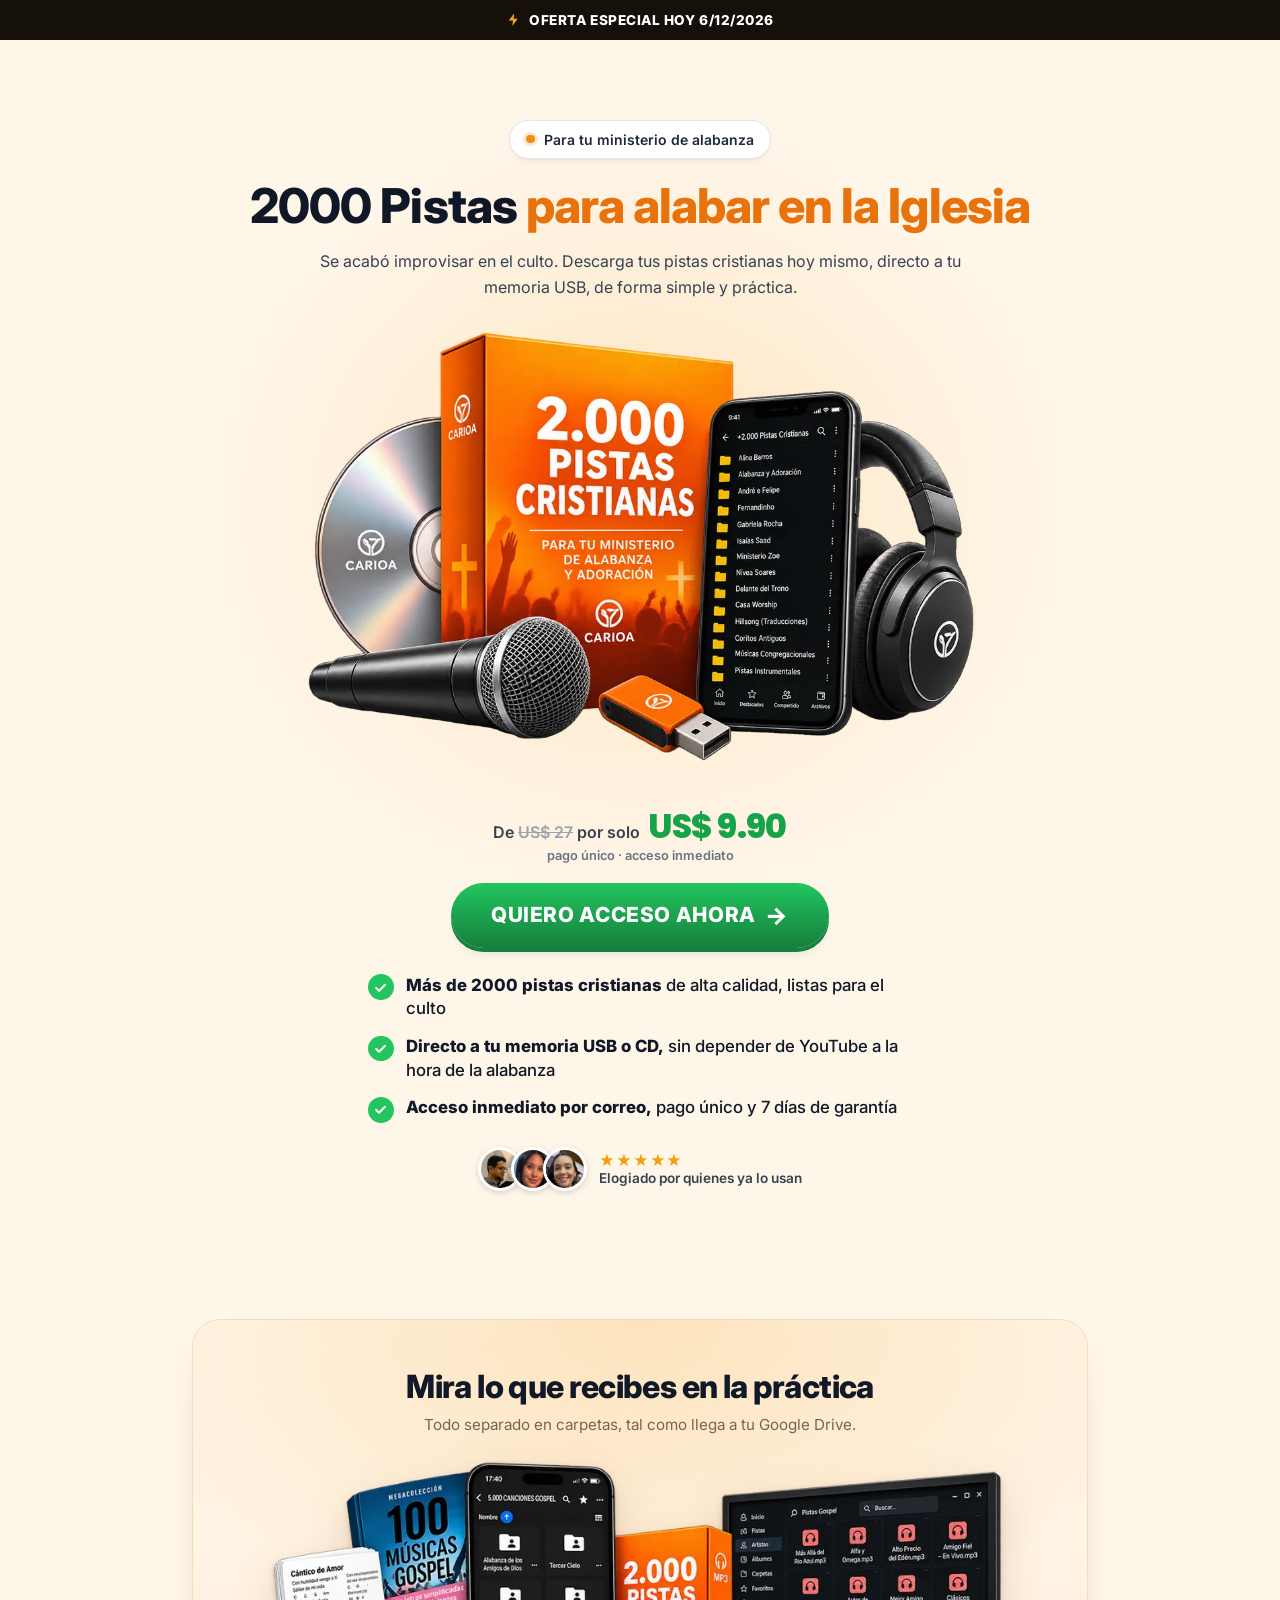
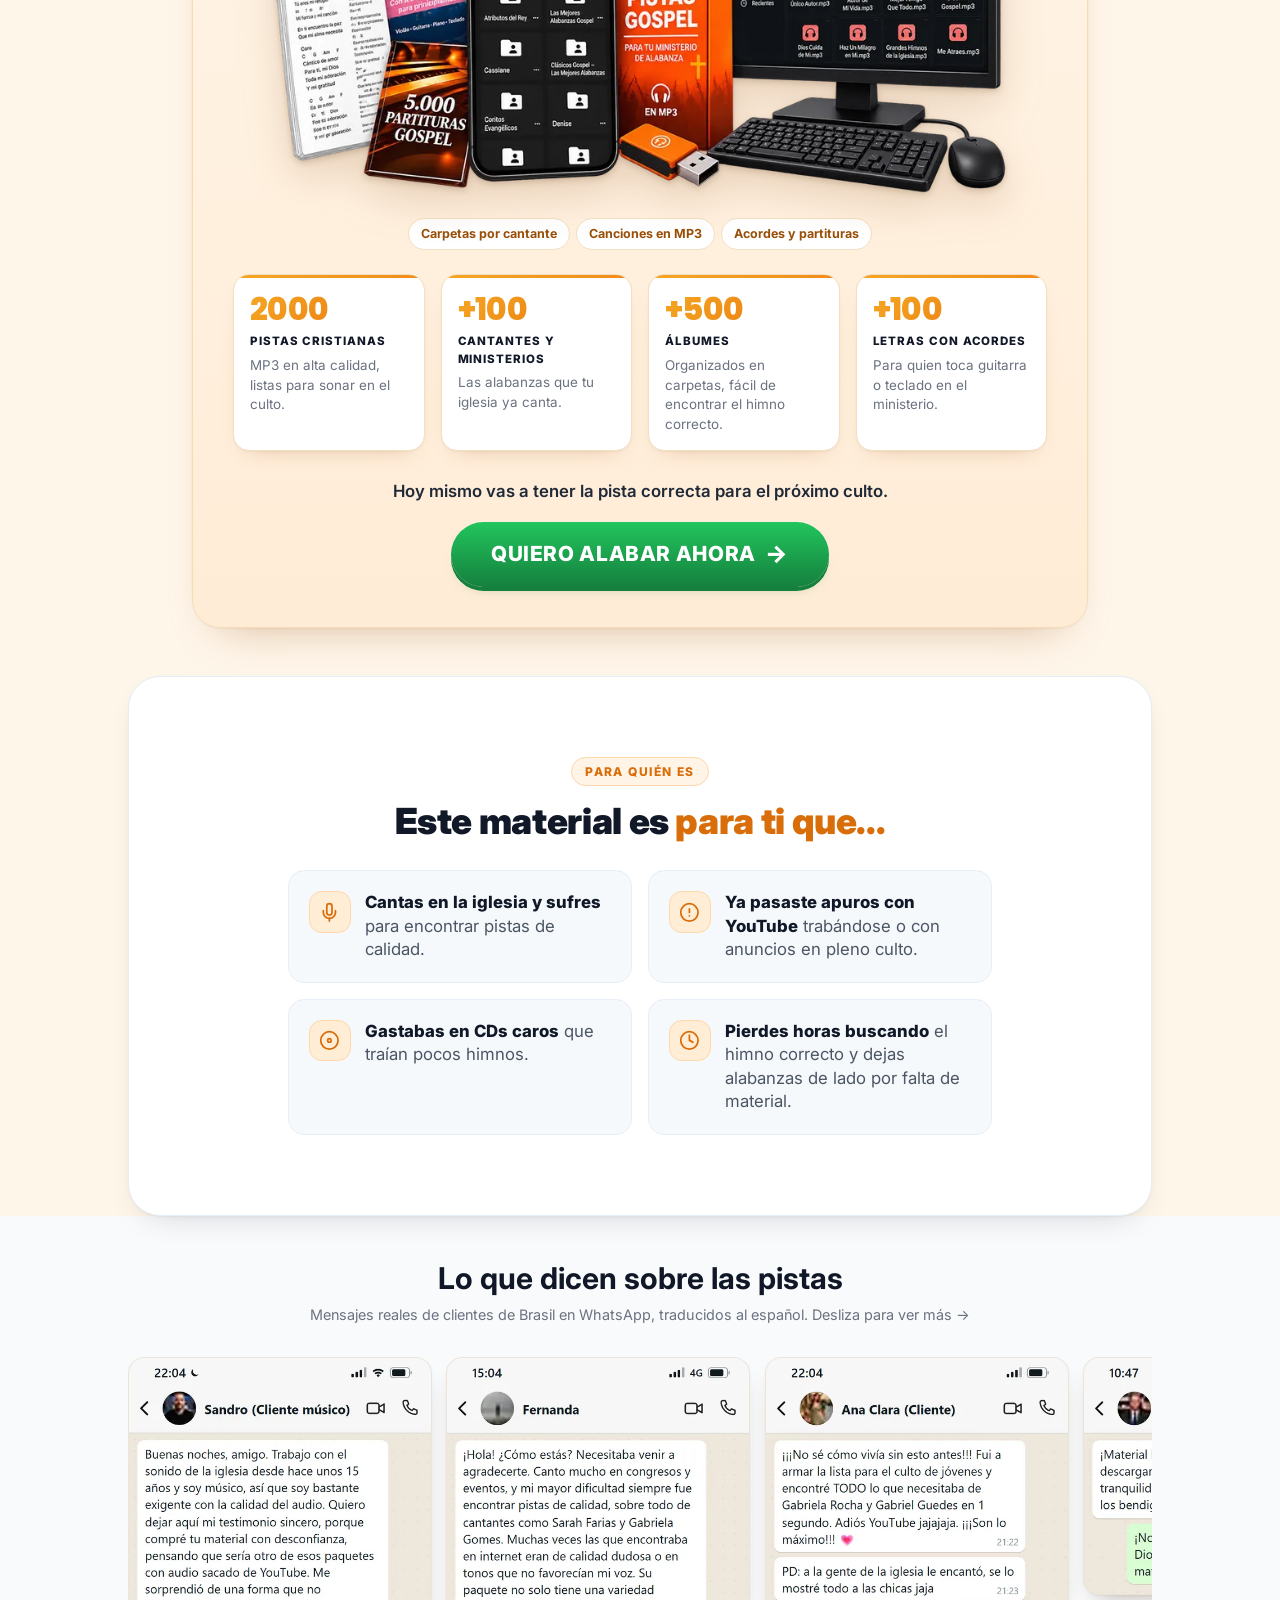
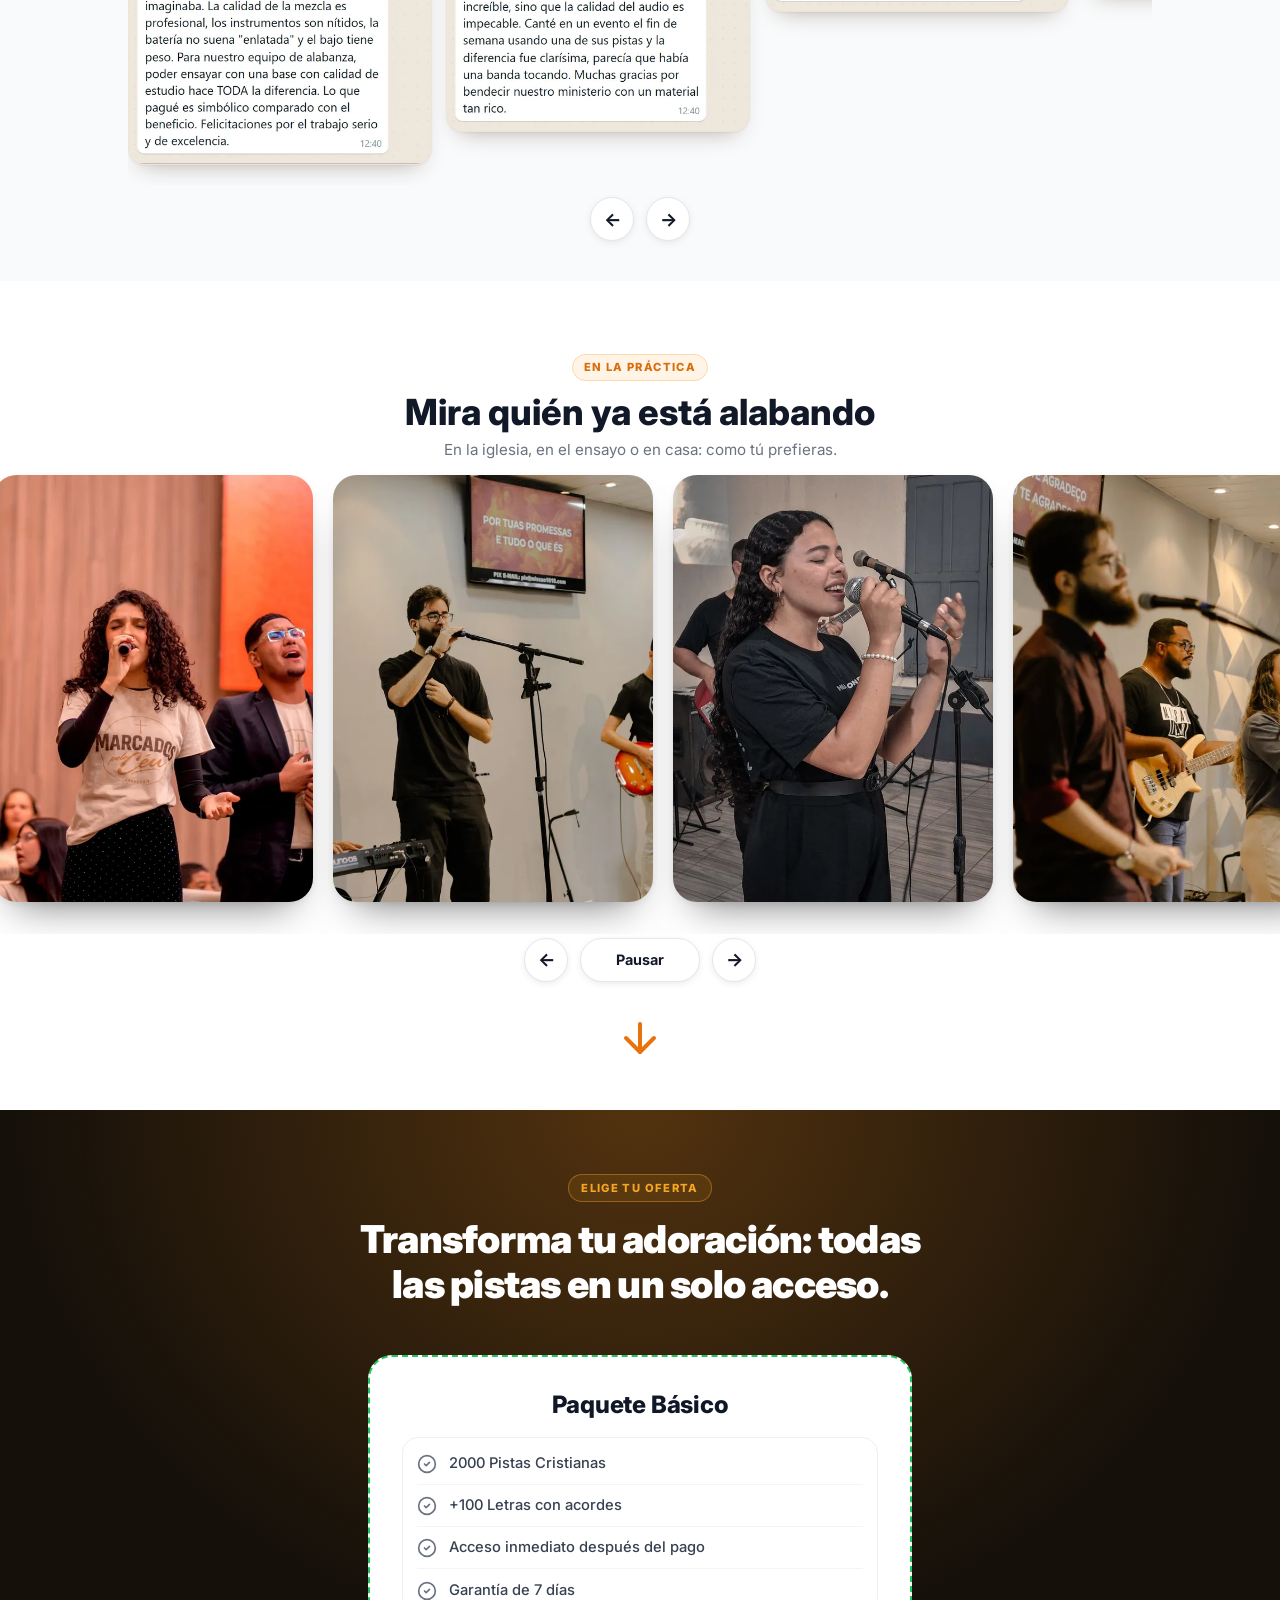
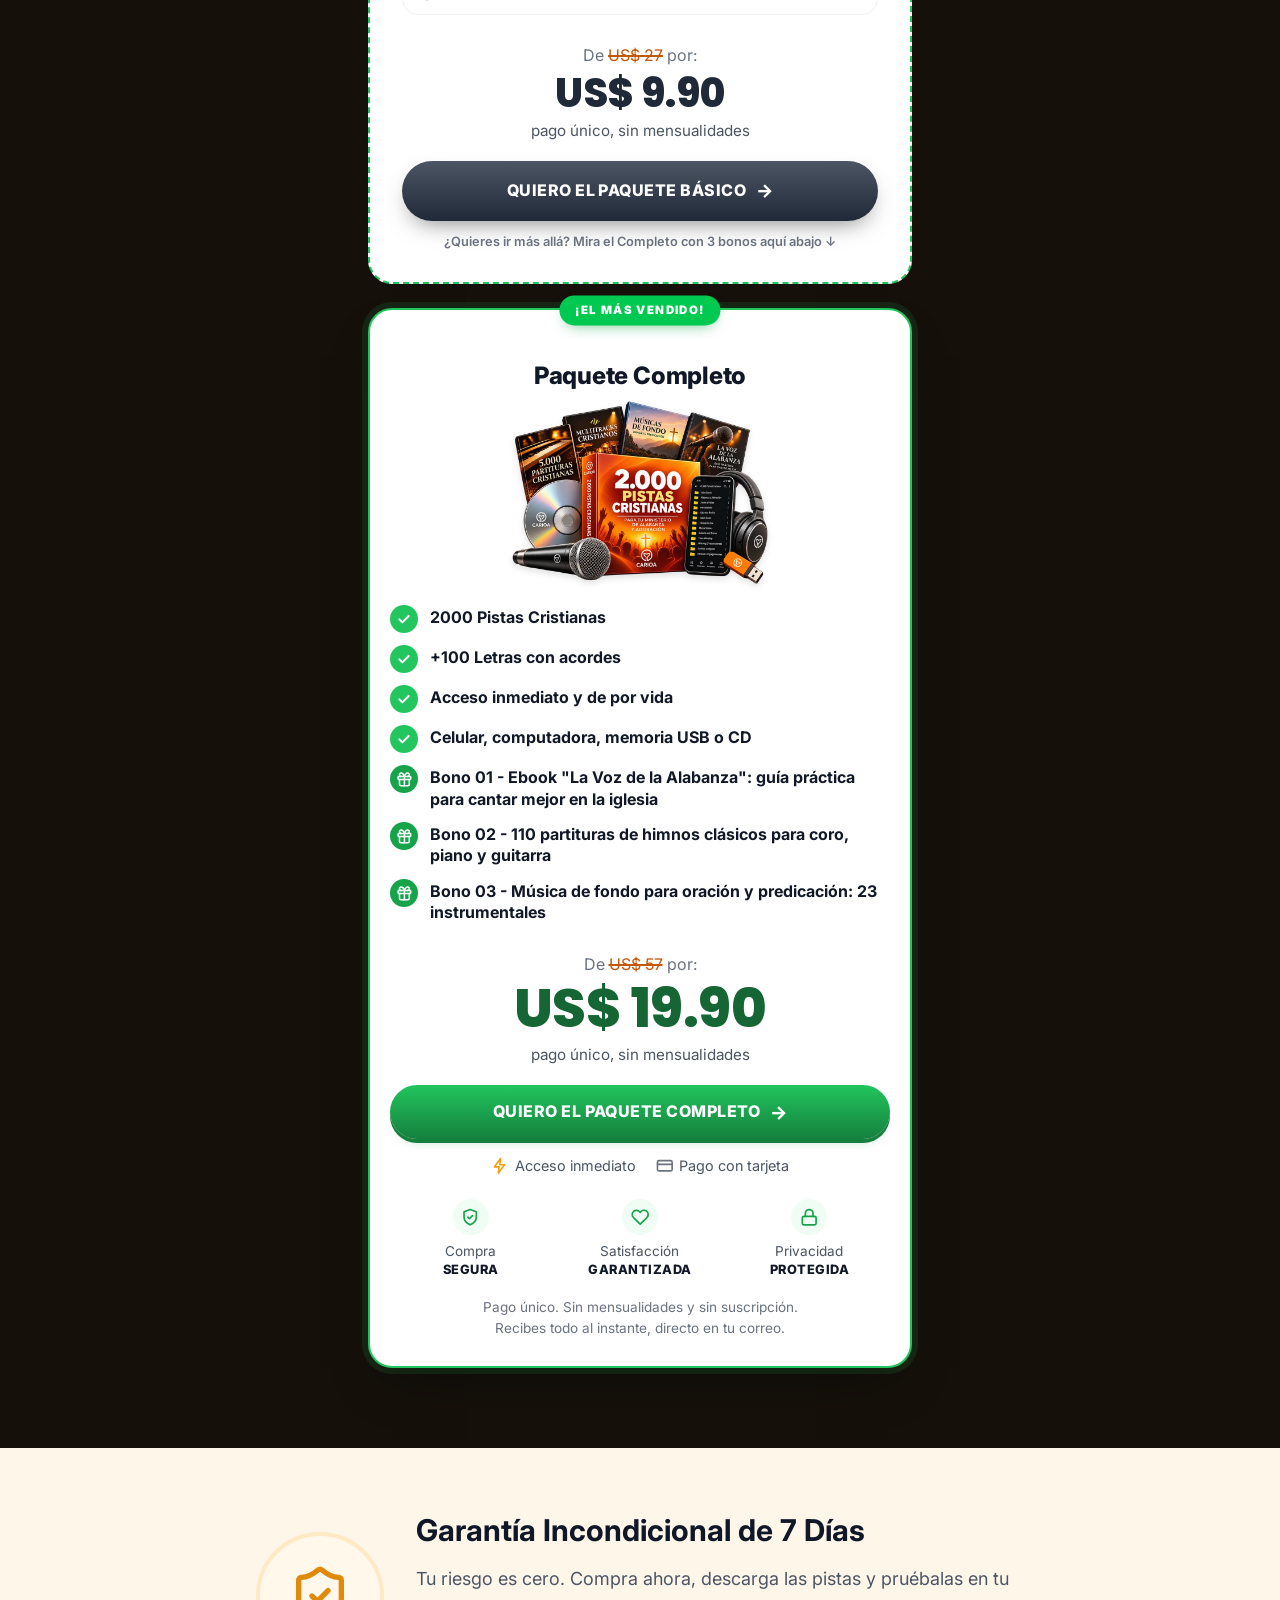
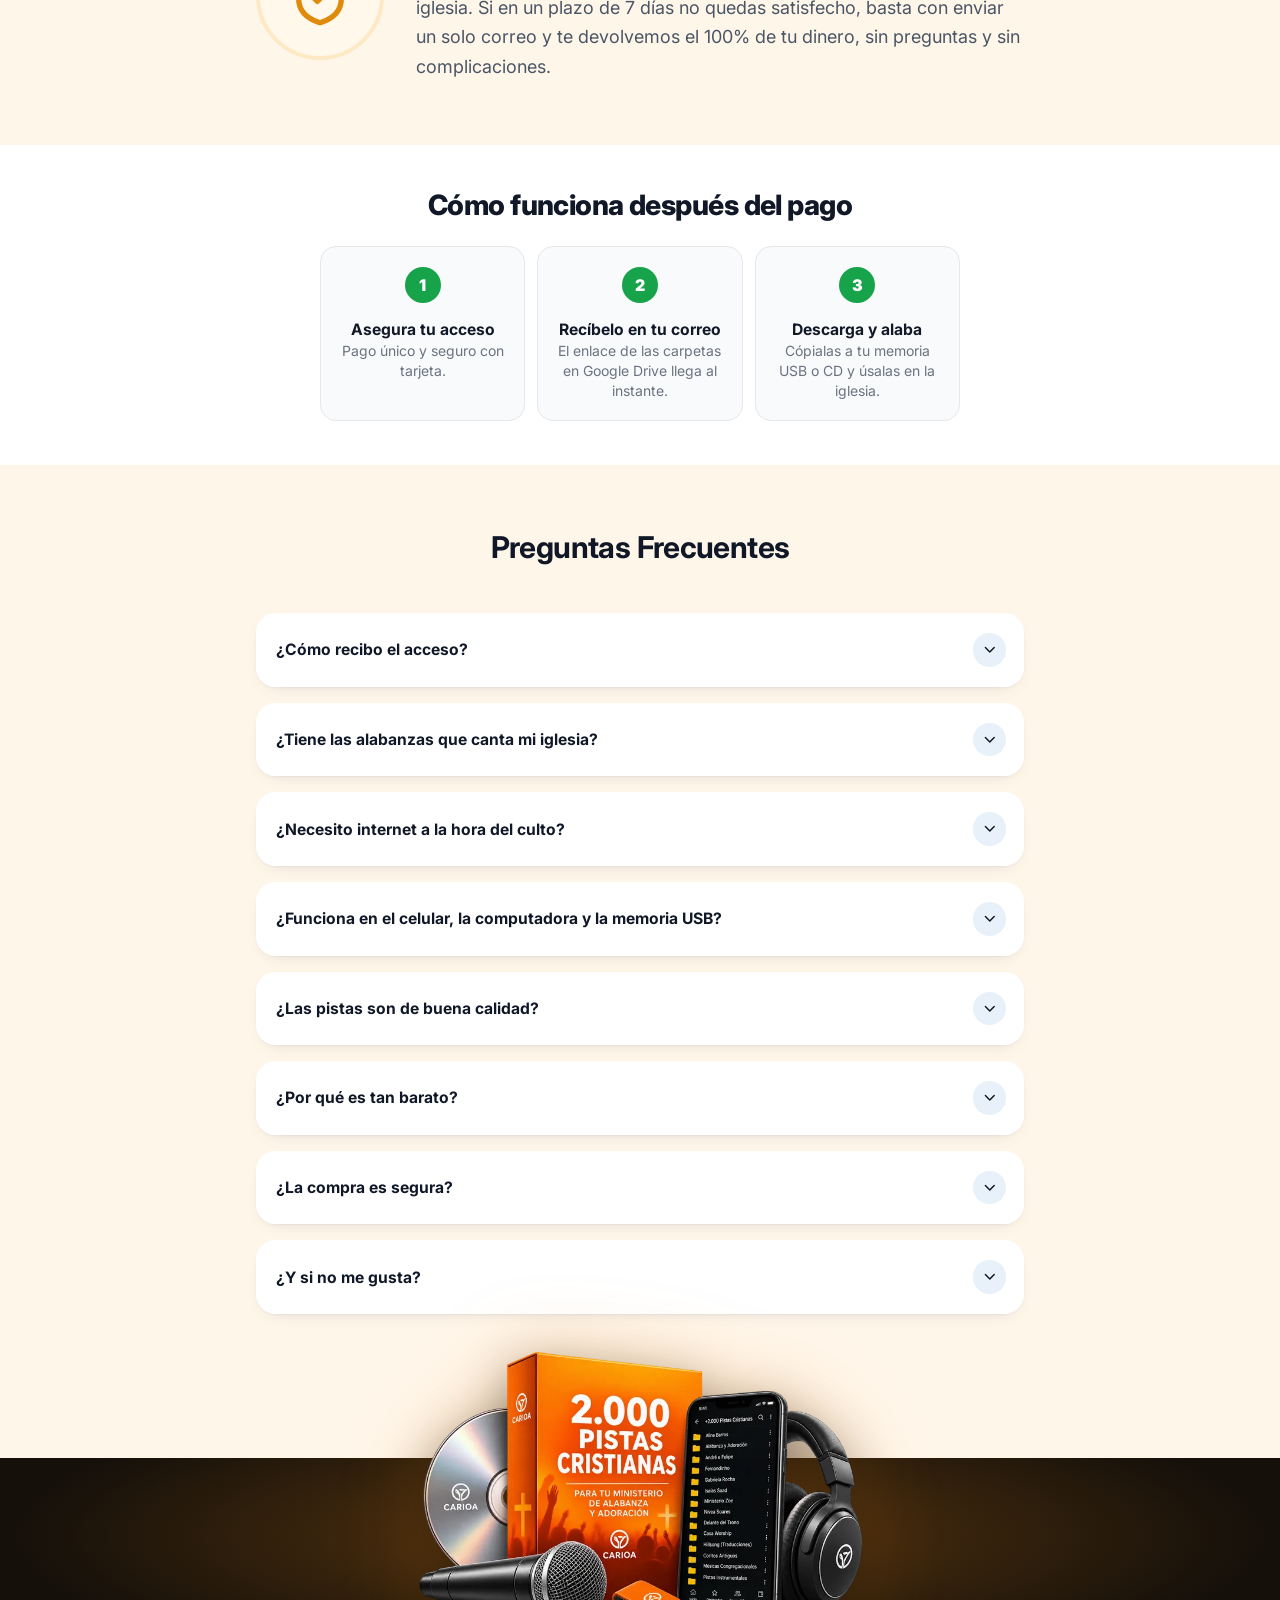
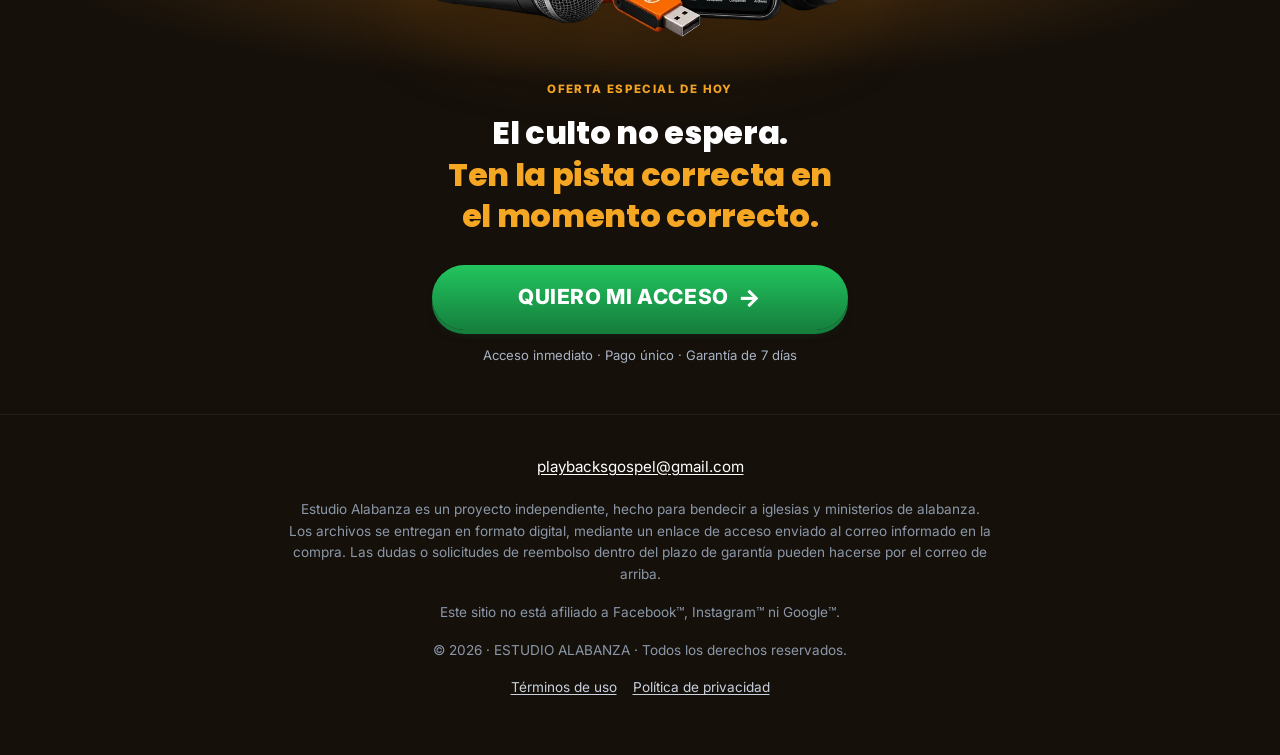
==== commit bdd1ac97: "Troca os mockups pelas novas artes em espanhol - Topo, chamada final e imagem de compartilhamento co" ====
--- a/index.html
+++ b/index.html
@@ -12,18 +12,17 @@
     <meta property="og:description" content="Más de 2000 pistas cristianas de alta calidad. Acceso inmediato, directo a tu memoria USB.">
     <meta property="og:type" content="website">
     <meta property="og:locale" content="es_LA">
-    <!-- TROCAR pelo endereço final do site quando publicar (ex.: https://seusite.com/img/og.jpg) -->
-    <meta property="og:image" content="img/og.jpg">
+    <meta property="og:image" content="https://louvor-instantaneo.vercel.app/img/og.jpg?v=2">
     <meta property="og:image:width" content="1200">
     <meta property="og:image:height" content="630">
     <meta name="twitter:card" content="summary_large_image">
-    <meta name="twitter:image" content="img/og.jpg">
+    <meta name="twitter:image" content="https://louvor-instantaneo.vercel.app/img/og.jpg?v=2">
     <link rel="icon" href="favicon.ico">
     <meta name="theme-color" content="#dc2626">
     <link rel="preconnect" href="https://fonts.googleapis.com">
     <link rel="preconnect" href="https://fonts.gstatic.com" crossorigin>
     <link rel="stylesheet" href="https://fonts.googleapis.com/css2?family=Inter:wght@400;500;600;700;800;900&family=Poppins:wght@700;800&display=swap">
-    <link rel="preload" as="image" href="img/hero.webp?v=3">
+    <link rel="preload" as="image" href="img/hero.webp?v=4" imagesrcset="img/hero-600.webp?v=4 600w, img/hero.webp?v=4 1000w" imagesizes="(min-width: 768px) 672px, calc(100vw - 2rem)">
     <link rel="stylesheet" href="css/base.css">
     <link rel="stylesheet" href="css/extra.css">
     <link rel="stylesheet" href="css/tema.css">
@@ -47,7 +46,7 @@
           Se acabó improvisar en el culto. Descarga tus pistas cristianas hoy mismo, directo a tu memoria USB, de forma simple y práctica.
         </p>
         <div class="pb-hero-img w-full max-w-2xl mx-auto mb-10">
-          <img src="img/hero.webp?v=3" alt="2000 Pistas Cristianas para tu ministerio de alabanza" width="1000" height="693" class="w-full h-auto rounded-lg" fetchpriority="high">
+          <img src="img/hero.webp?v=4" srcset="img/hero-600.webp?v=4 600w, img/hero.webp?v=4 1000w" sizes="(min-width: 768px) 672px, calc(100vw - 2rem)" alt="2000 Pistas Cristianas para tu ministerio de alabanza" width="1000" height="693" class="w-full h-auto rounded-lg" fetchpriority="high">
         </div>
         <p class="pb-hero-preco"><span>De <s>US$ 27</s> por solo</span> <strong>US$ 9.90</strong><small>pago único · acceso inmediato</small></p>
         <button data-rolar class="w-full md:w-auto px-10 py-5 bg-green-500 hover:bg-green-600 active:bg-green-700 text-white text-xl md:text-2xl font-black rounded-xl shadow-[0_6px_0_#16a34a] hover:shadow-[0_4px_0_#16a34a] hover:translate-y-[2px] transition-all flex flex-col items-center justify-center uppercase tracking-wider">
@@ -85,7 +84,7 @@
         <div class="pb-receb-card">
           <h2 class="pb-receb-h">Mira lo que recibes en la práctica</h2>
           <p class="pb-receb-p">Todo separado en carpetas, tal como llega a tu Google Drive.</p>
-          <div class="pb-receb-produto"><img src="img/por-dentro-900.webp" srcset="img/por-dentro-900.webp 900w, img/por-dentro-1600.webp 1600w" sizes="(min-width: 768px) 736px, 100vw" alt="Por dentro del paquete: acordes y partituras, carpetas por cantante en el celular, caja con memoria USB y las canciones en MP3 en la computadora" width="1600" height="741" loading="lazy"></div>
+          <div class="pb-receb-produto"><img src="img/por-dentro-900.webp?v=2" srcset="img/por-dentro-900.webp?v=2 900w, img/por-dentro-1600.webp?v=2 1600w" sizes="(min-width: 768px) 736px, 100vw" alt="Por dentro del paquete: acordes y partituras, carpetas por cantante en el celular, caja con memoria USB y las canciones en MP3 en la computadora" width="1600" height="741" loading="lazy"></div>
           <ul class="pb-receb-chips"><li>Carpetas por cantante</li><li>Canciones en MP3</li><li>Acordes y partituras</li></ul>
           <div class="pb-kit">
           <div class="pb-kit-item"><span class="pb-kit-n">2000</span><span class="pb-kit-t">Pistas cristianas</span><p>MP3 en alta calidad, listas para sonar en el culto.</p></div>
@@ -202,7 +201,7 @@
             <div class="cp-of cp-of-premium bg-white rounded-2xl p-6 md:p-8 flex flex-col border-4 border-green-500 shadow-2xl relative transform md:-translate-y-4">
               <div class="cp-of-badge absolute top-0 left-1/2 -translate-x-1/2 -translate-y-1/2 bg-green-500 text-white font-black px-6 py-2 rounded-full uppercase tracking-widest text-sm shadow-lg whitespace-nowrap">¡EL MÁS VENDIDO!</div>
               <h3 class="cp-of-t text-3xl font-black text-gray-900 mb-2 mt-4 text-center">Paquete Completo</h3>
-              <img src="img/completo.webp?v=2" alt="Paquete Completo con bonos" width="900" height="675" loading="lazy" class="w-full mx-auto h-auto drop-shadow-md mb-6">
+              <img src="img/completo.webp?v=3" alt="Paquete Completo con bonos" width="900" height="674" loading="lazy" class="w-full mx-auto h-auto drop-shadow-md mb-6">
               <ul class="cp-pl">
                 <li class="cp-pi"><span class="cp-pi-ico"><svg viewBox="0 0 24 24" fill="none" stroke="currentColor" stroke-width="3" stroke-linecap="round" stroke-linejoin="round" aria-hidden="true"><path d="M5 12.5l4.5 4.5L19 7.5"/></svg></span><span>2000 Pistas Cristianas</span></li>
                 <li class="cp-pi"><span class="cp-pi-ico"><svg viewBox="0 0 24 24" fill="none" stroke="currentColor" stroke-width="3" stroke-linecap="round" stroke-linejoin="round" aria-hidden="true"><path d="M5 12.5l4.5 4.5L19 7.5"/></svg></span><span>+100 Letras con acordes</span></li>
@@ -269,7 +268,7 @@
       <!-- ===================== FINAL ===================== -->
       <section class="cp-fim">
         <div class="cp-fim-in">
-          <img class="pb-fim-produto" src="img/produto-fim.webp" alt="Kit 2000 Pistas Cristianas: caja, CD, micrófono, memoria USB, celular y audífonos" width="760" height="472" loading="lazy">
+          <img class="pb-fim-produto" src="img/produto-fim.webp?v=2" alt="Kit 2000 Pistas Cristianas: caja, CD, micrófono, memoria USB, celular y audífonos" width="760" height="527" loading="lazy">
           <p class="cp-fim-tag">Oferta especial de hoy</p>
           <h2 class="cp-fim-h">El culto no espera. <span>Ten la pista correcta en el momento correcto.</span></h2>
           <button data-rolar class="cp-final-btn cp-fim-btn bg-green-500 text-white">Quiero mi acceso</button>
@@ -282,7 +281,7 @@
         <div class="pb-modal-card bg-white rounded-2xl w-full max-w-md p-5 text-center relative shadow-2xl">
           <h3 class="text-xl md:text-2xl font-black text-red-600 mb-1 leading-tight uppercase">¡Espera! ¡Condición única!</h3>
           <p class="text-sm font-bold text-gray-800 mb-3">Por solo <span class="text-green-600">US$ 10 más</span> te llevas el Paquete Completo.</p>
-          <img src="img/completo.webp?v=2" alt="Paquete Completo" width="900" height="675" class="w-48 mx-auto h-auto drop-shadow-md mb-3">
+          <img src="img/completo.webp?v=3" alt="Paquete Completo" width="900" height="674" loading="lazy" class="w-48 mx-auto h-auto drop-shadow-md mb-3">
           <div class="bg-green-50 border border-green-100 rounded-xl p-3 mb-3 text-left">
             <p class="text-xs font-bold text-green-800 mb-2 text-center uppercase">Vas a agregar:</p>
             <ul class="space-y-1.5 text-xs text-gray-800 font-medium">
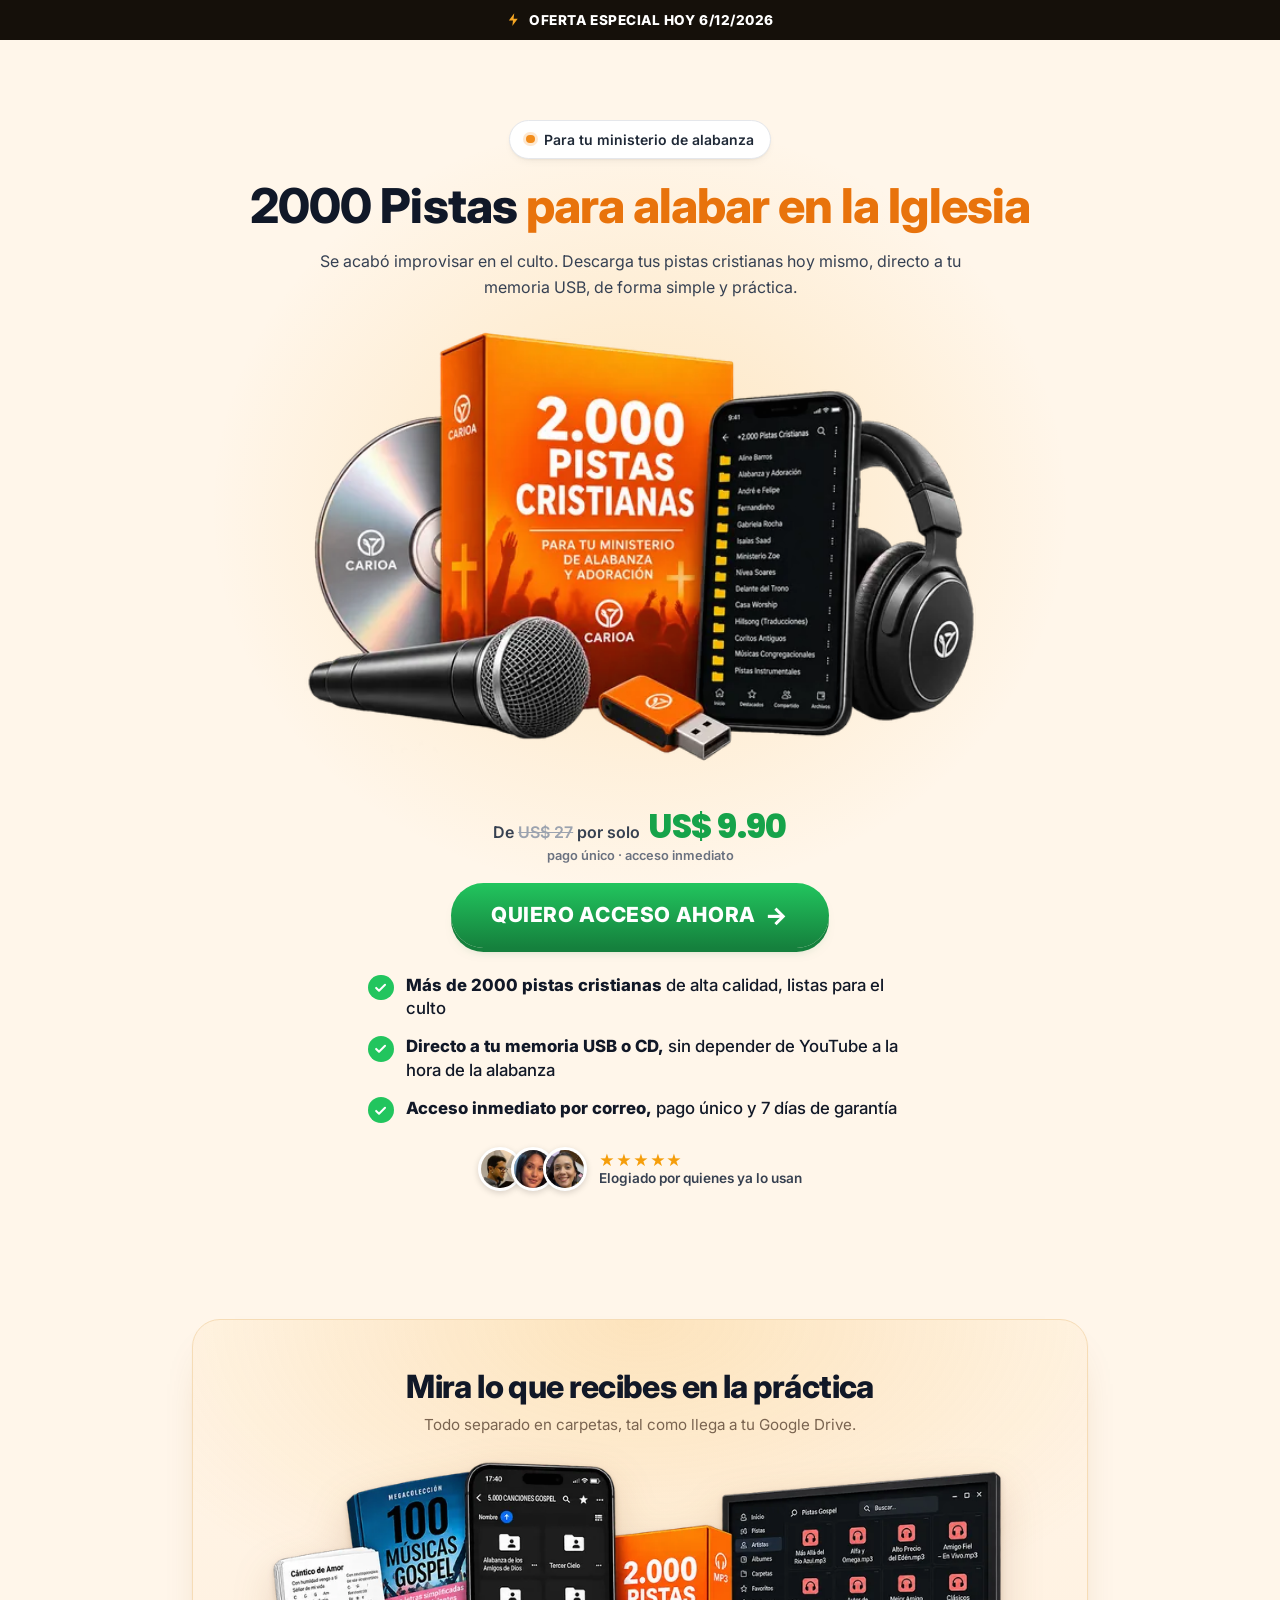
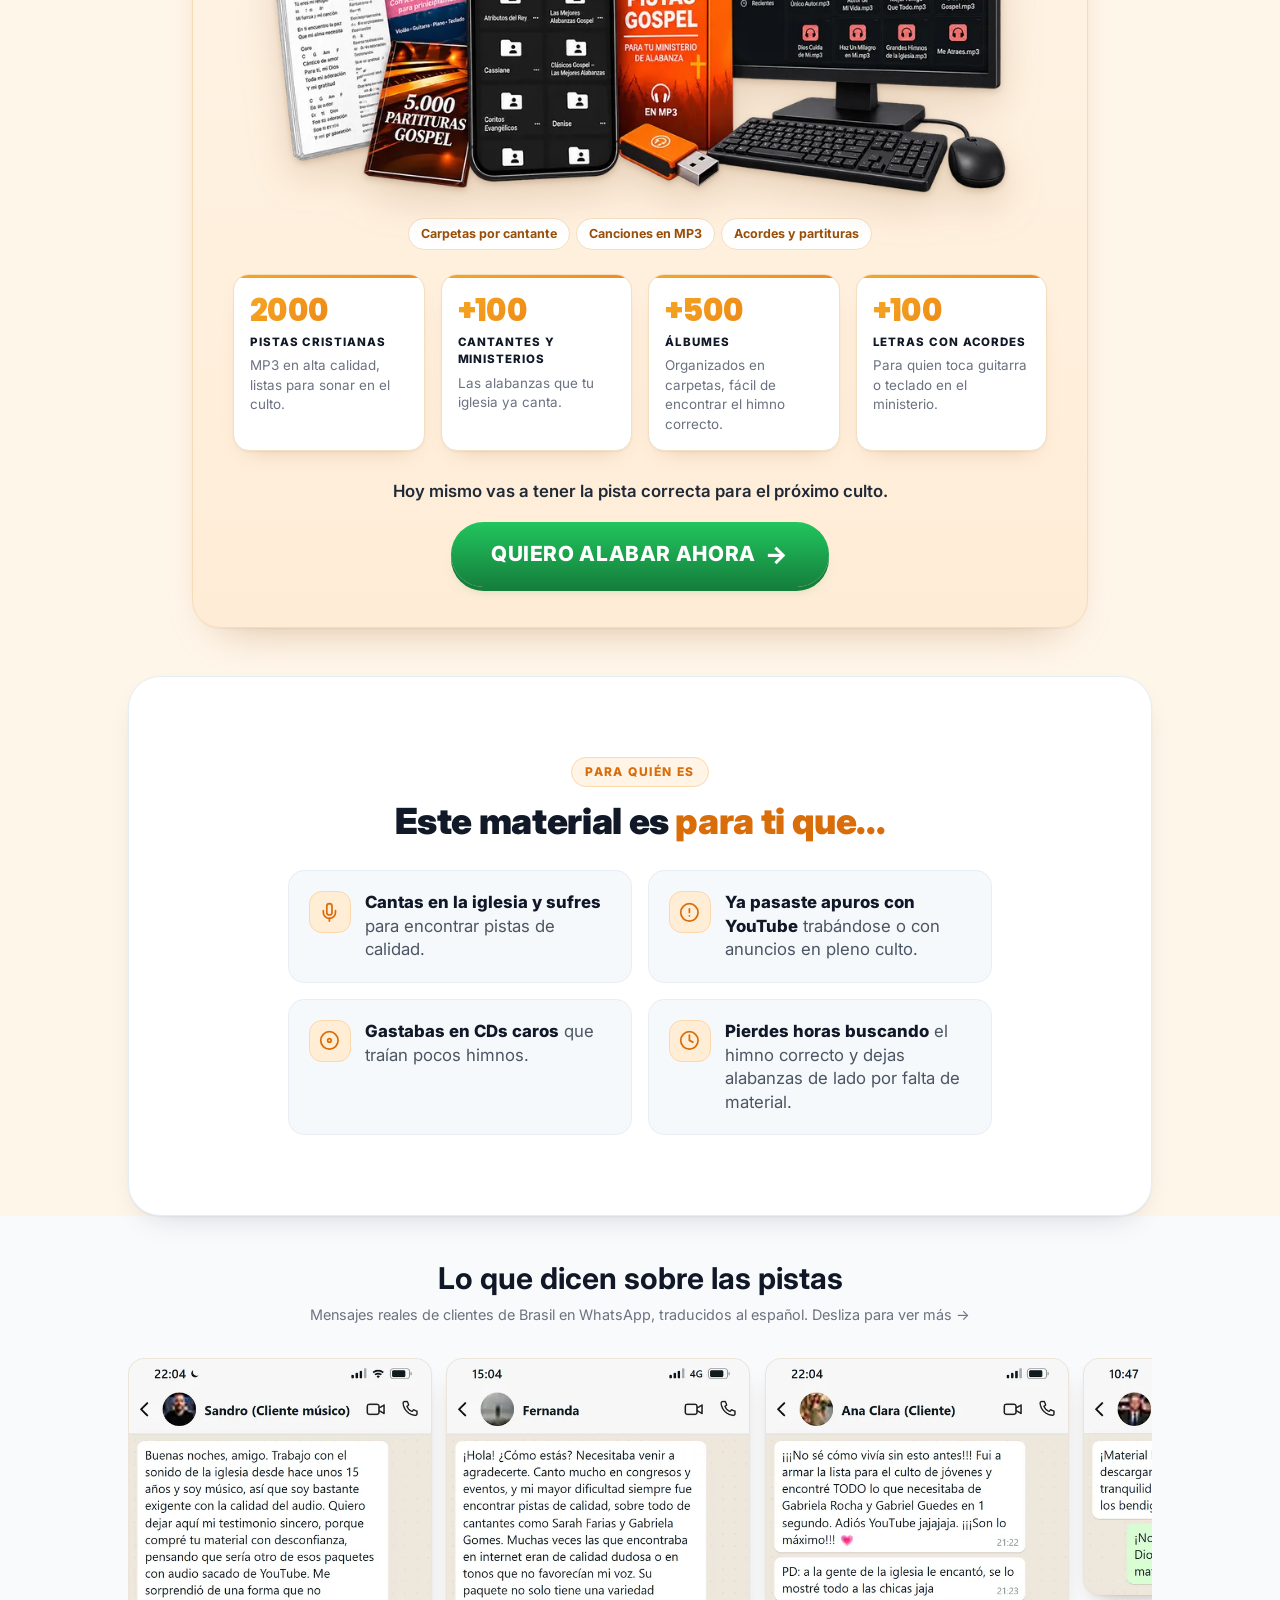
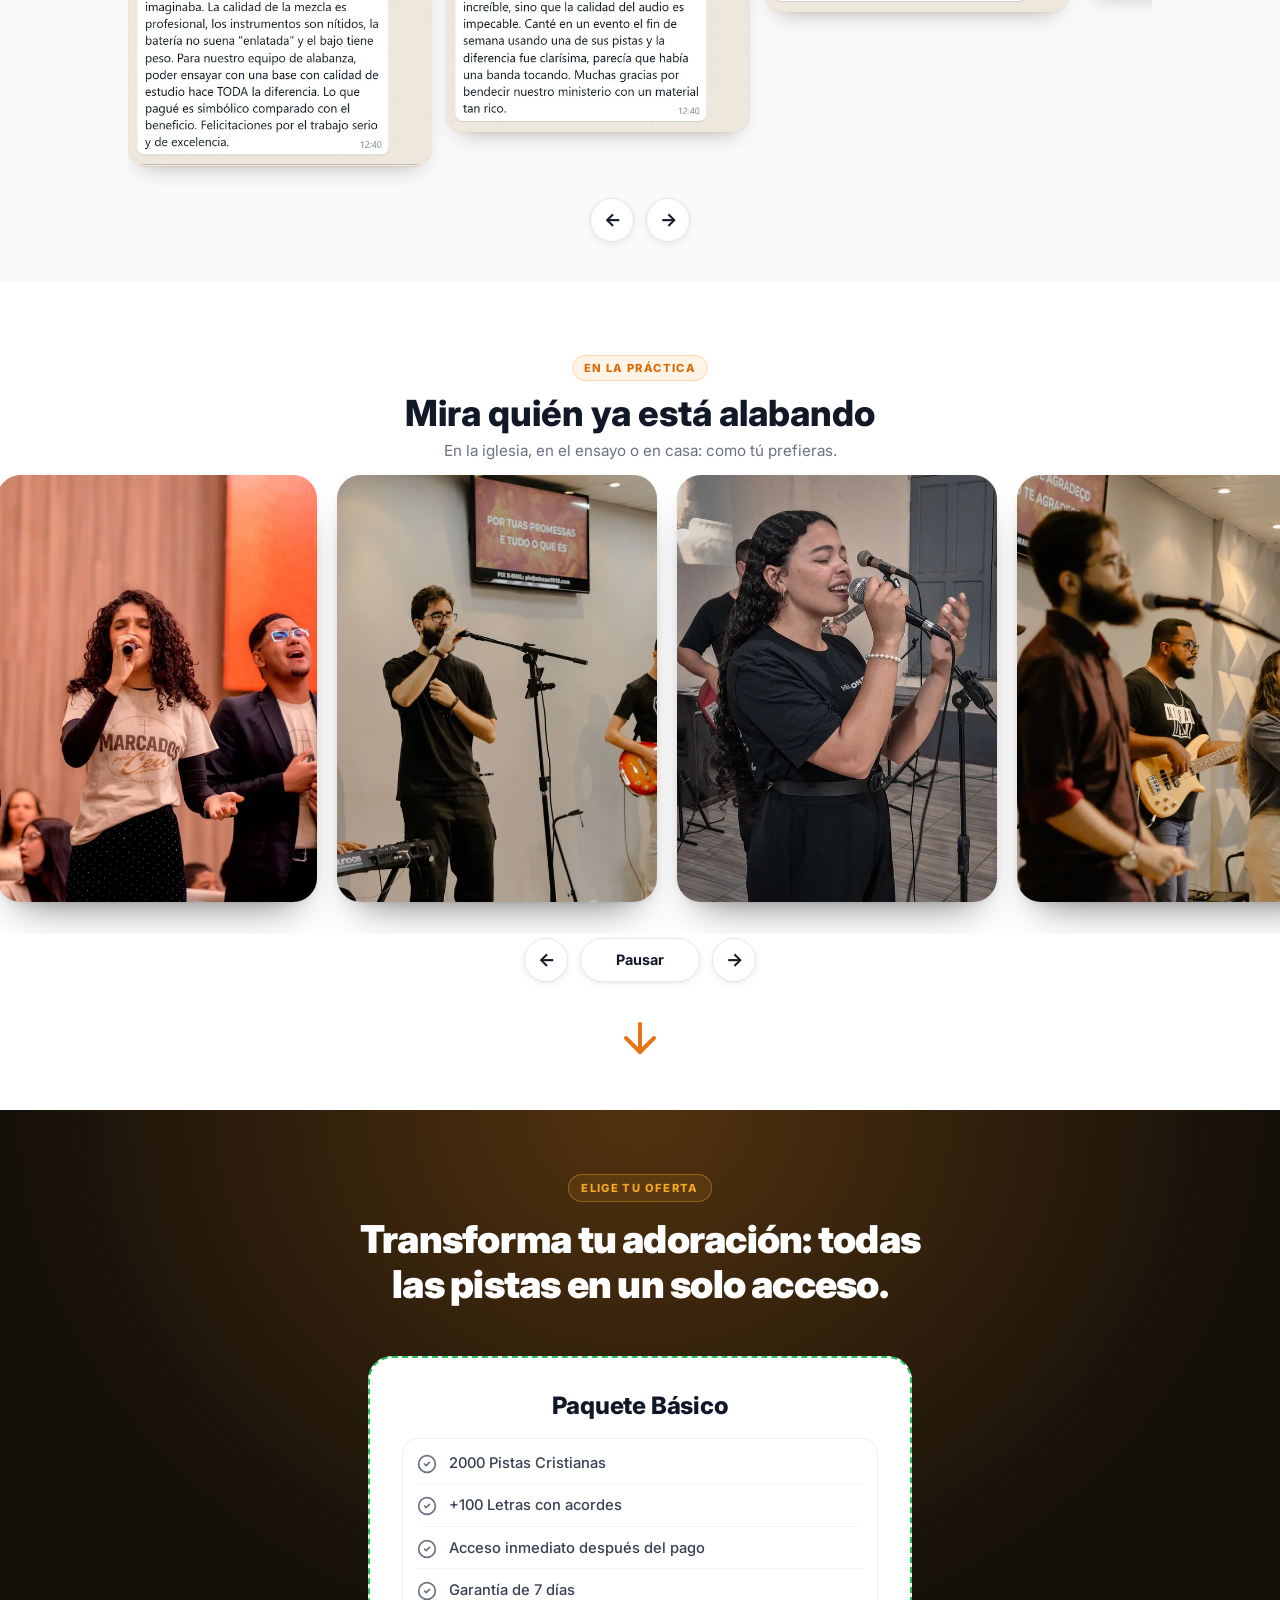
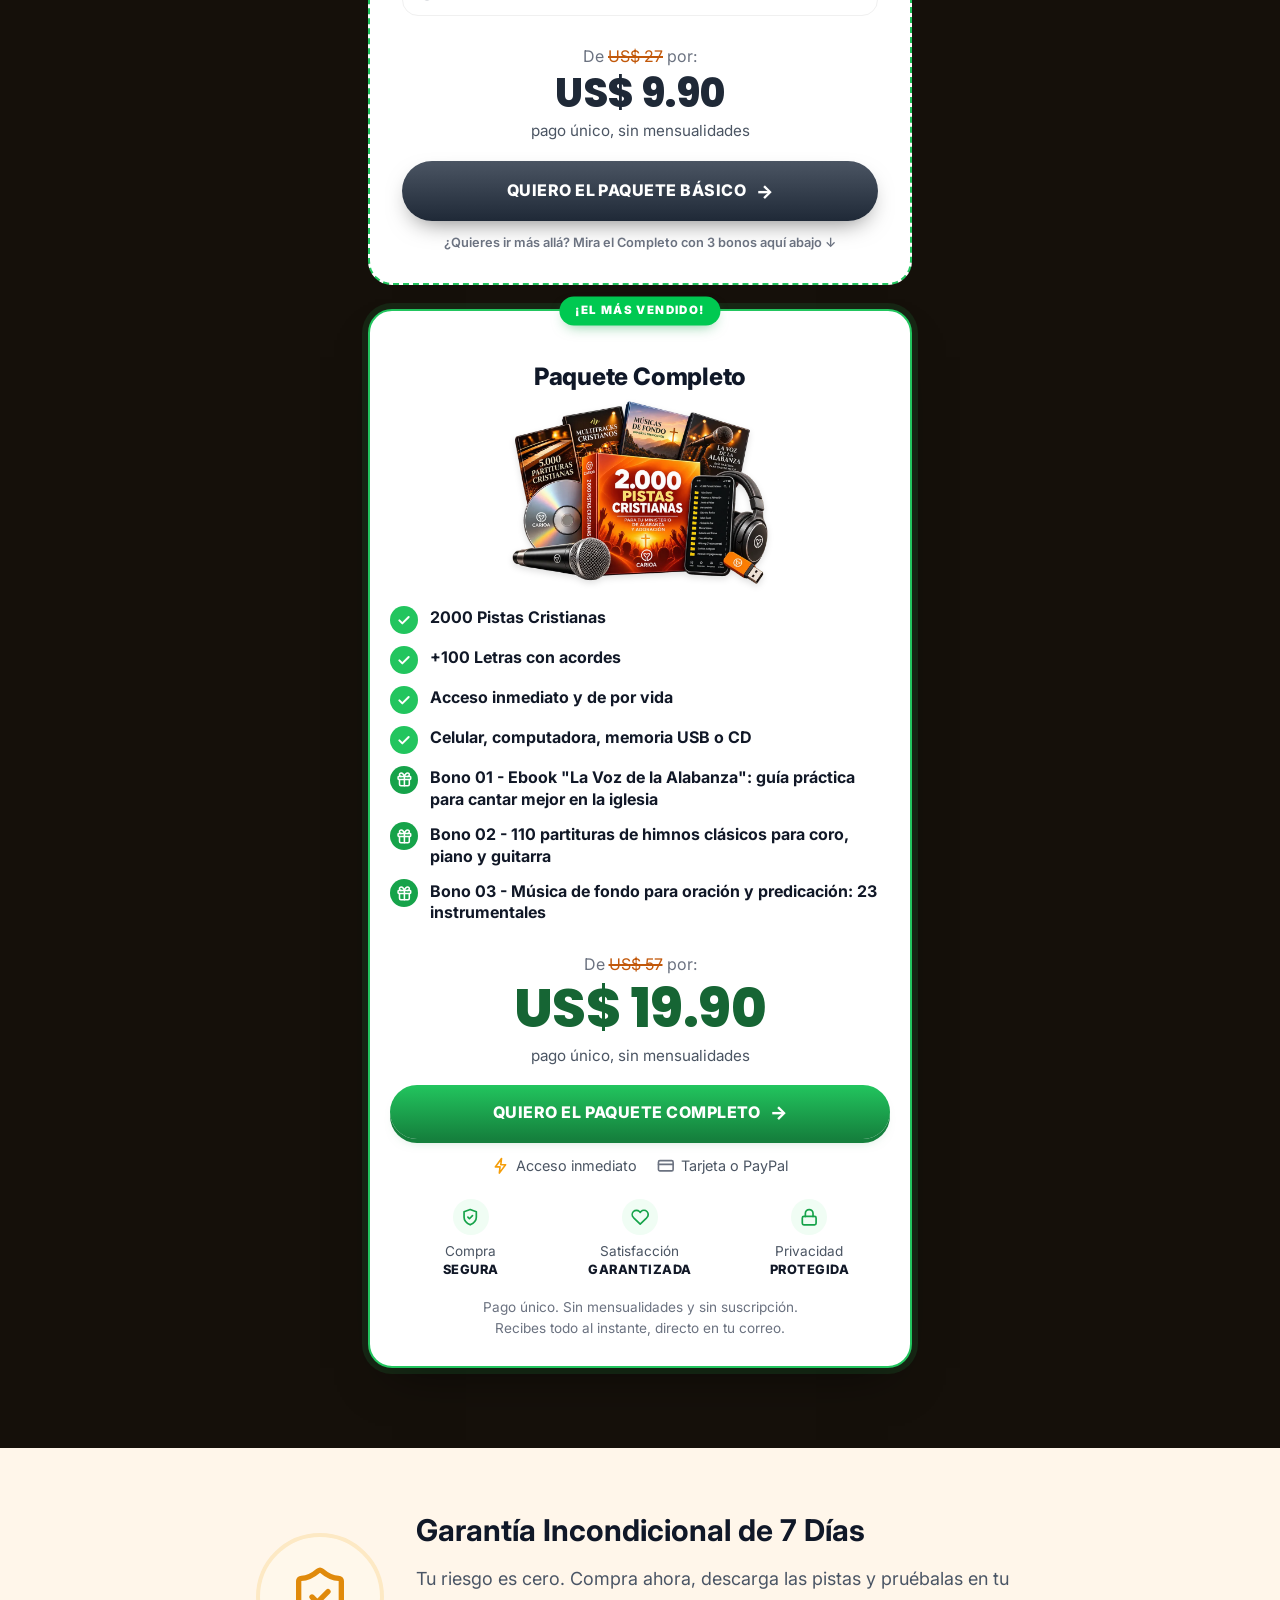
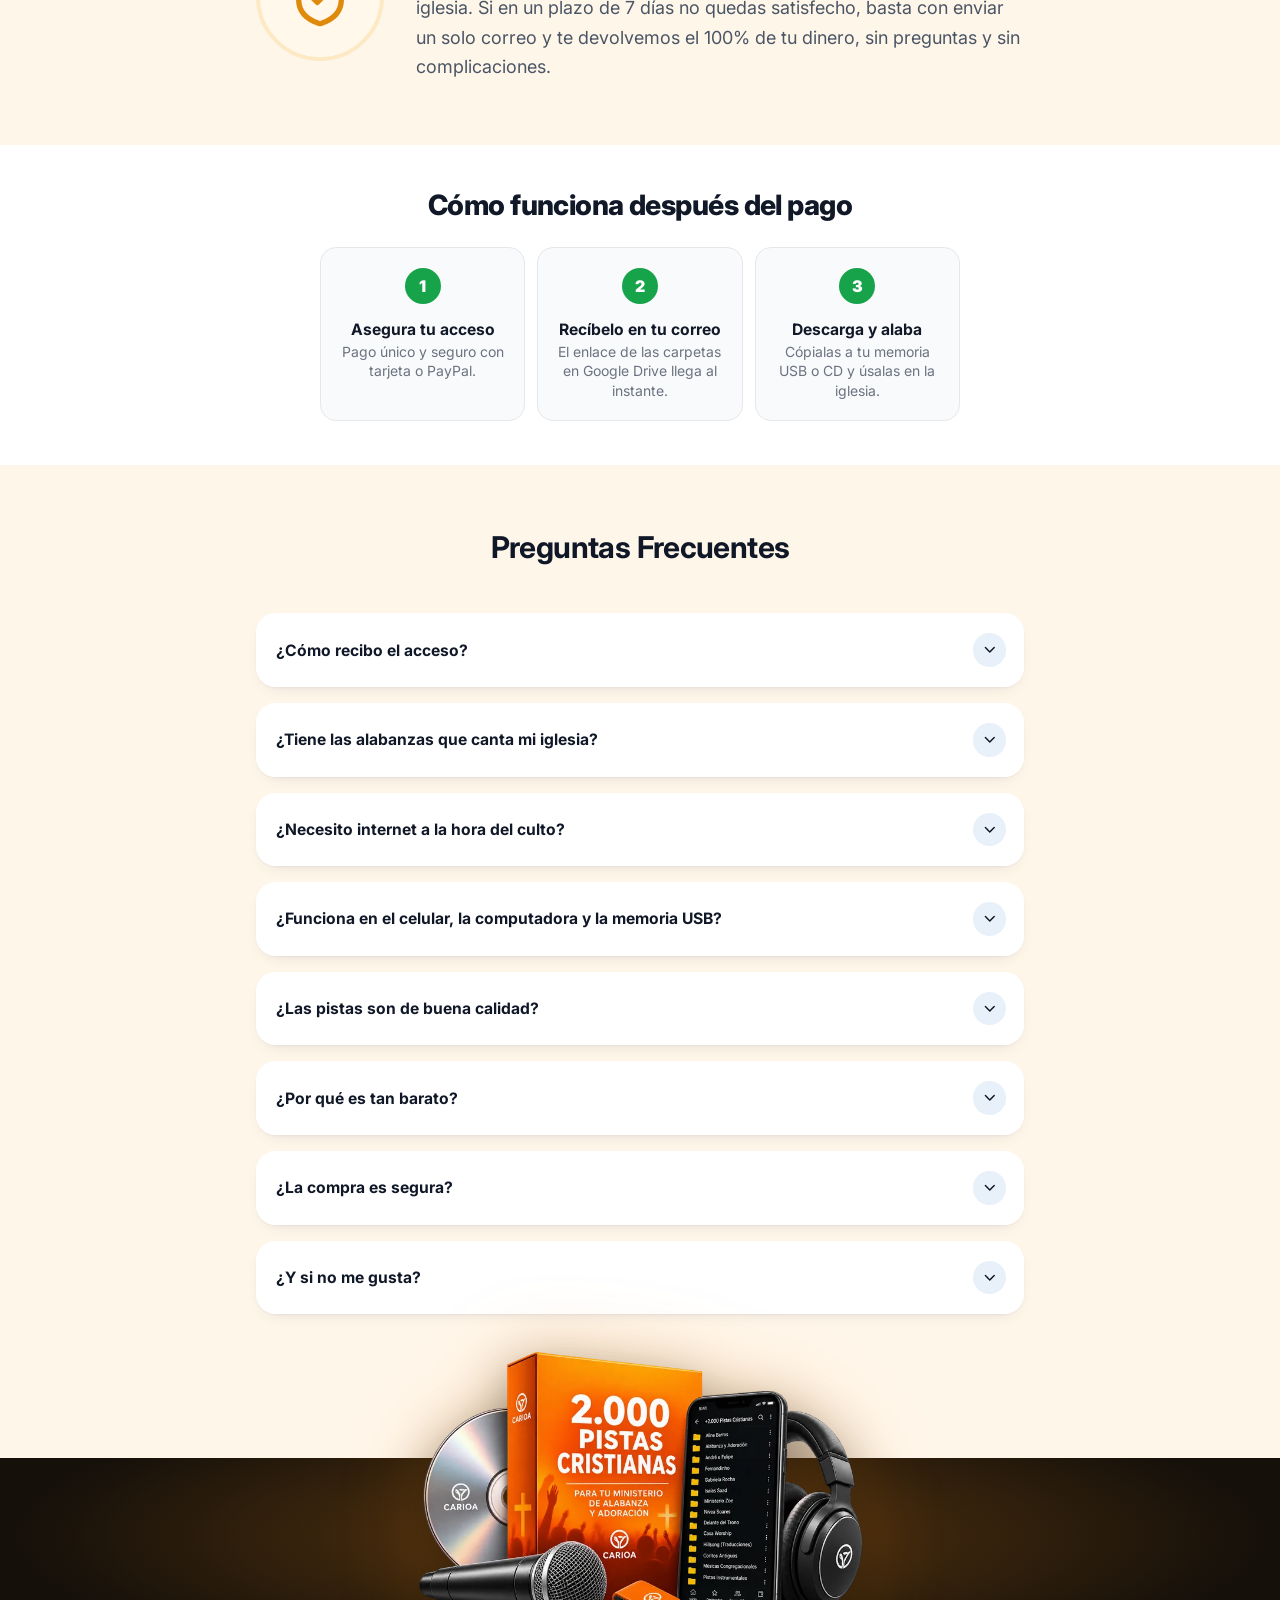
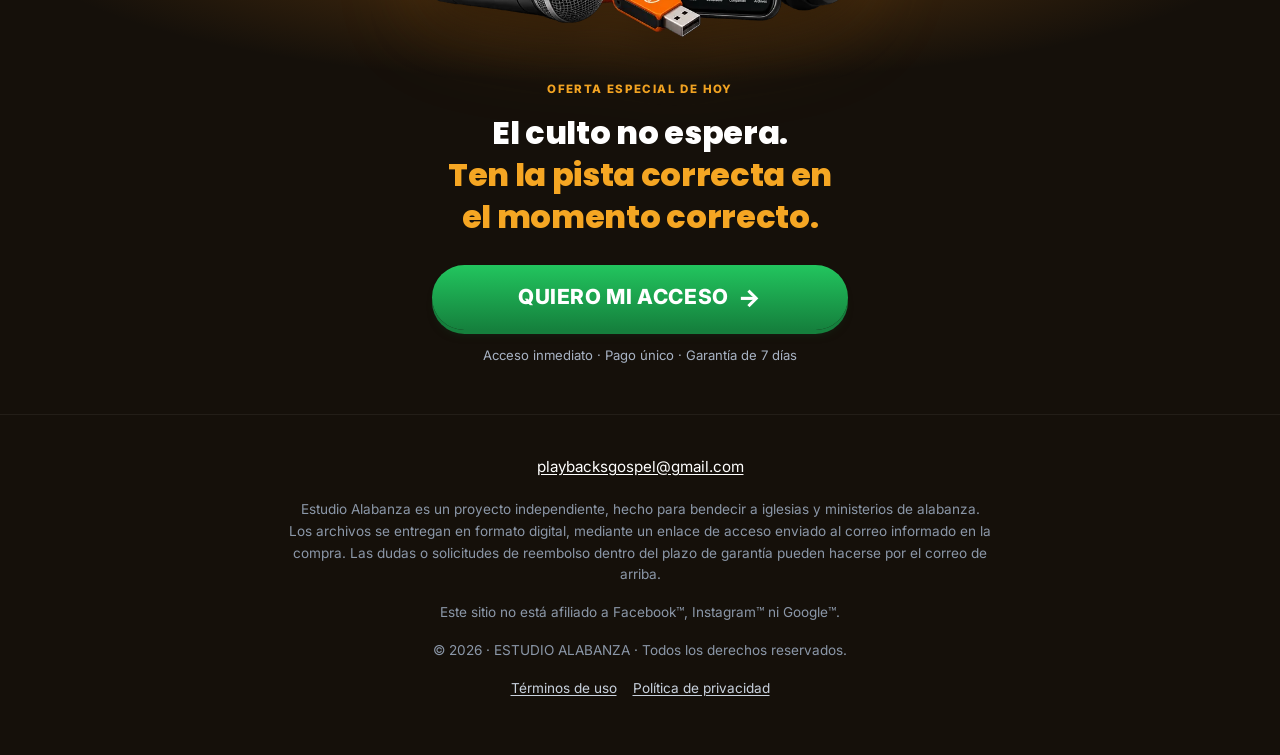
==== commit bac1de40: "Troca o checkout da Hotmart pela Cakto (USD) - Básico US$ 9.90: pay.cakto.com.br/38yugnu_1361629 - C" ====
--- a/index.html
+++ b/index.html
@@ -216,11 +216,11 @@
                 <div class="cp-pr-valor">US$ 19.90</div>
                 <p class="cp-pr-sub">pago único, sin mensualidades</p>
               </div>
-              <button data-checkout="https://pay.hotmart.com/Q105968714J?checkoutMode=10&amp;bid=1779669242082" class="w-full py-5 bg-green-500 hover:bg-green-600 text-white font-black rounded-xl shadow-[0_6px_0_#16a34a] hover:shadow-[0_4px_0_#16a34a] hover:translate-y-[2px] transition-all text-xl md:text-2xl uppercase tracking-wider cp-of-btn cp-of-pulse">QUIERO EL PAQUETE COMPLETO</button>
+              <button data-checkout="https://pay.cakto.com.br/3cdei5b" class="w-full py-5 bg-green-500 hover:bg-green-600 text-white font-black rounded-xl shadow-[0_6px_0_#16a34a] hover:shadow-[0_4px_0_#16a34a] hover:translate-y-[2px] transition-all text-xl md:text-2xl uppercase tracking-wider cp-of-btn cp-of-pulse">QUIERO EL PAQUETE COMPLETO</button>
               <div class="cp-pos">
                 <p class="cp-pag">
                   <span><i class="cp-pag-raio"><svg viewBox="0 0 24 24" fill="none" stroke="currentColor" stroke-width="2.2" stroke-linecap="round" stroke-linejoin="round" aria-hidden="true"><path d="M13 2L4.5 13.5H11L10 22l8.5-11.5H12L13 2z"/></svg></i>Acceso inmediato</span>
-                  <span><i><svg viewBox="0 0 24 24" fill="none" stroke="currentColor" stroke-width="2.2" stroke-linecap="round" stroke-linejoin="round" aria-hidden="true"><rect x="2" y="5" width="20" height="14" rx="2"/><path d="M2 10h20"/></svg></i>Pago con tarjeta</span>
+                  <span><i><svg viewBox="0 0 24 24" fill="none" stroke="currentColor" stroke-width="2.2" stroke-linecap="round" stroke-linejoin="round" aria-hidden="true"><rect x="2" y="5" width="20" height="14" rx="2"/><path d="M2 10h20"/></svg></i>Tarjeta o PayPal</span>
                 </p>
                 <div class="cp-selos3">
                   <div class="cp-selo3"><span class="cp-selo3-ico"><svg viewBox="0 0 24 24" fill="none" stroke="currentColor" stroke-width="2.2" stroke-linecap="round" stroke-linejoin="round" aria-hidden="true"><path d="M12 22s8-4 8-10V5l-8-3-8 3v7c0 6 8 10 8 10z"/><path d="M9 12l2 2 4-4"/></svg></span><span>Compra</span><strong>SEGURA</strong></div>
@@ -252,7 +252,7 @@
         <div class="cp-como-in">
           <h2 class="cp-como-h">Cómo funciona después del pago</h2>
           <ol class="cp-como-list">
-            <li><span class="cp-como-n">1</span><div><strong>Asegura tu acceso</strong><span>Pago único y seguro con tarjeta.</span></div></li>
+            <li><span class="cp-como-n">1</span><div><strong>Asegura tu acceso</strong><span>Pago único y seguro con tarjeta o PayPal.</span></div></li>
             <li><span class="cp-como-n">2</span><div><strong>Recíbelo en tu correo</strong><span>El enlace de las carpetas en Google Drive llega al instante.</span></div></li>
             <li><span class="cp-como-n">3</span><div><strong>Descarga y alaba</strong><span>Cópialas a tu memoria USB o CD y úsalas en la iglesia.</span></div></li>
           </ol>
@@ -294,8 +294,8 @@
             <p class="text-gray-500 line-through text-sm">De US$ 57</p>
             <p class="text-2xl font-black text-green-600">POR SOLO US$ 19.90</p>
           </div>
-          <button data-checkout="https://pay.hotmart.com/Q105968714J?checkoutMode=10&amp;bid=1779669242082" class="w-full py-3 mb-3 bg-green-500 hover:bg-green-600 text-white font-black rounded-xl shadow-[0_4px_0_#16a34a] hover:translate-y-[2px] transition-all text-lg uppercase tracking-wide">SÍ, QUIERO EL PAQUETE COMPLETO</button>
-          <button data-checkout="https://pay.hotmart.com/Q105968714J?off=q107czng&amp;checkoutMode=10" class="w-full py-2.5 bg-red-100 hover:bg-red-200 text-red-700 font-bold rounded-lg text-xs uppercase tracking-wider transition-all">No, gracias. Solo quiero el paquete básico por US$ 9.90.</button>
+          <button data-checkout="https://pay.cakto.com.br/3cdei5b" class="w-full py-3 mb-3 bg-green-500 hover:bg-green-600 text-white font-black rounded-xl shadow-[0_4px_0_#16a34a] hover:translate-y-[2px] transition-all text-lg uppercase tracking-wide">SÍ, QUIERO EL PAQUETE COMPLETO</button>
+          <button data-checkout="https://pay.cakto.com.br/38yugnu_1361629" class="w-full py-2.5 bg-red-100 hover:bg-red-200 text-red-700 font-bold rounded-lg text-xs uppercase tracking-wider transition-all">No, gracias. Solo quiero el paquete básico por US$ 9.90.</button>
         </div>
       </div>
 
@@ -345,7 +345,7 @@
         },
         {
           q: "¿La compra es segura?",
-          a: "¡100% segura! El pago se hace en una plataforma segura, con tarjeta, y tus datos están cifrados y protegidos."
+          a: "¡100% segura! El pago se hace en una plataforma segura, con tarjeta o PayPal, y tus datos están cifrados y protegidos."
         },
         {
           q: "¿Y si no me gusta?",
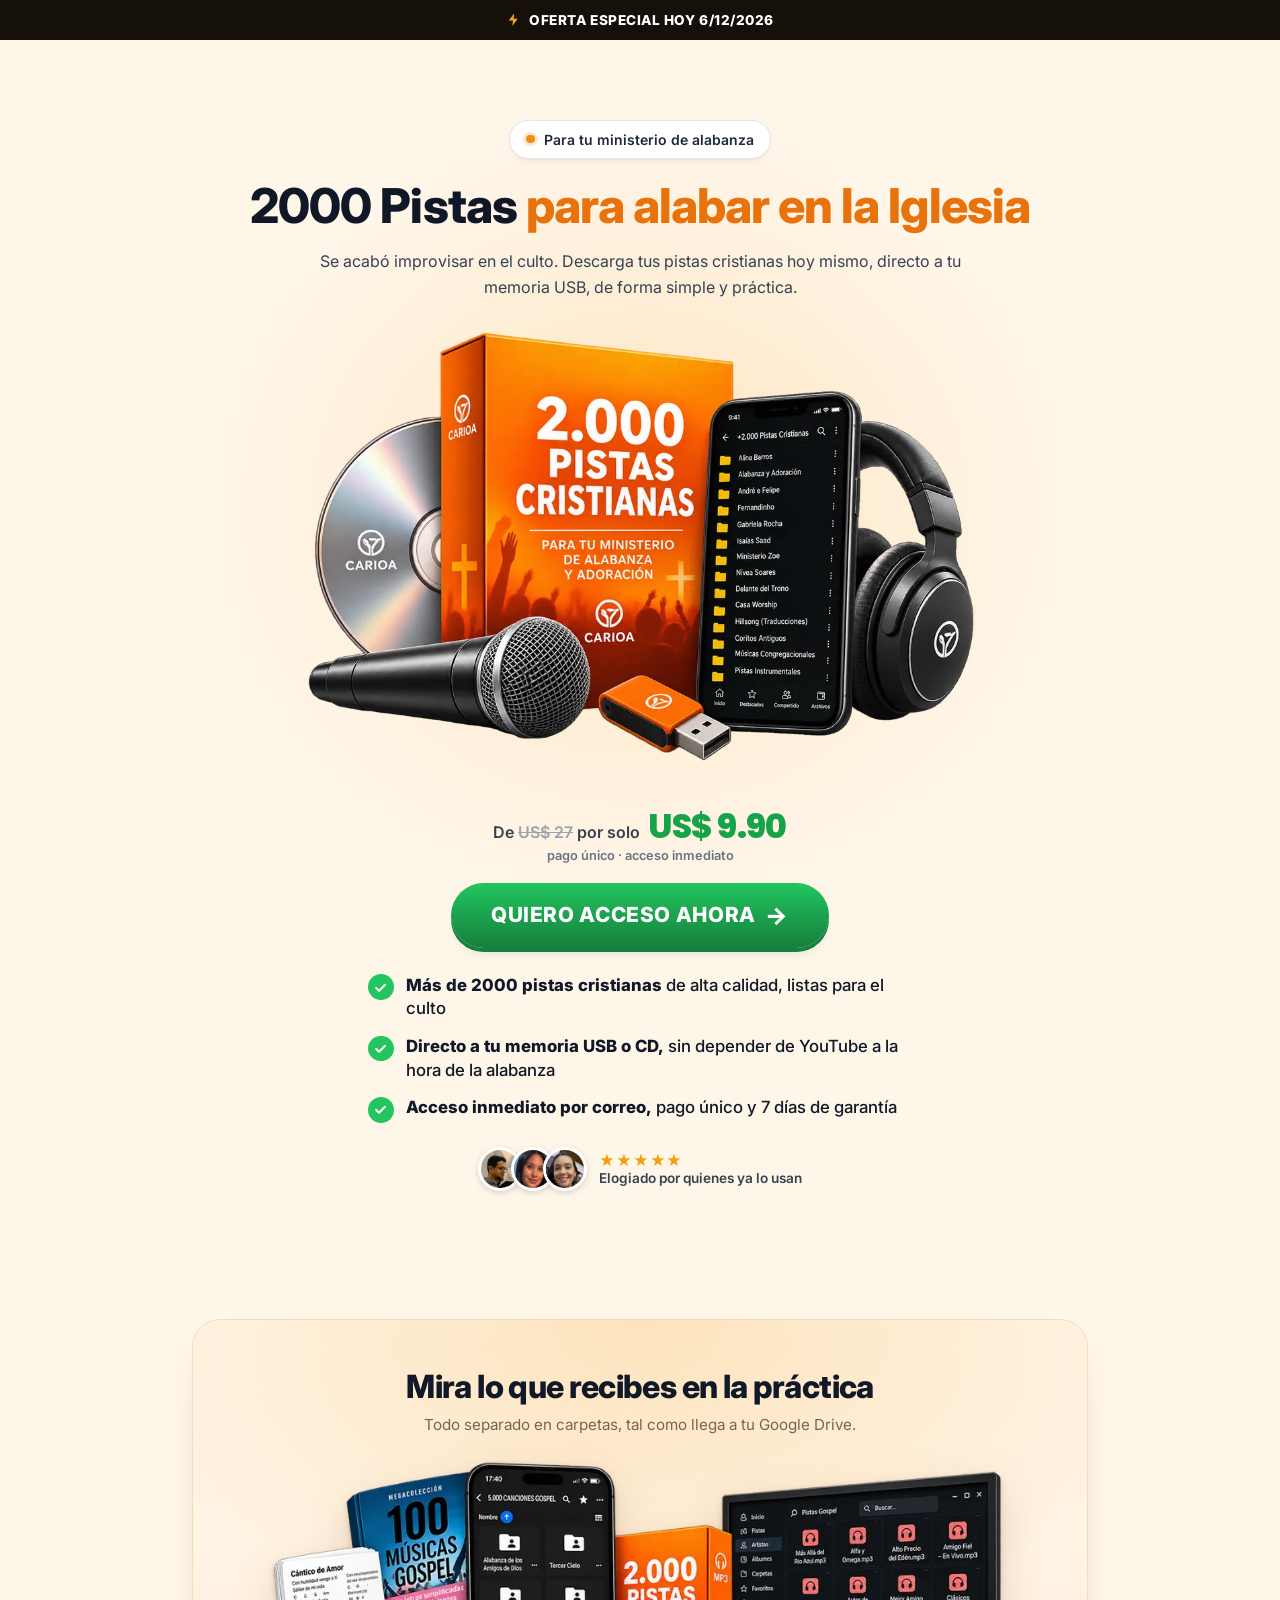
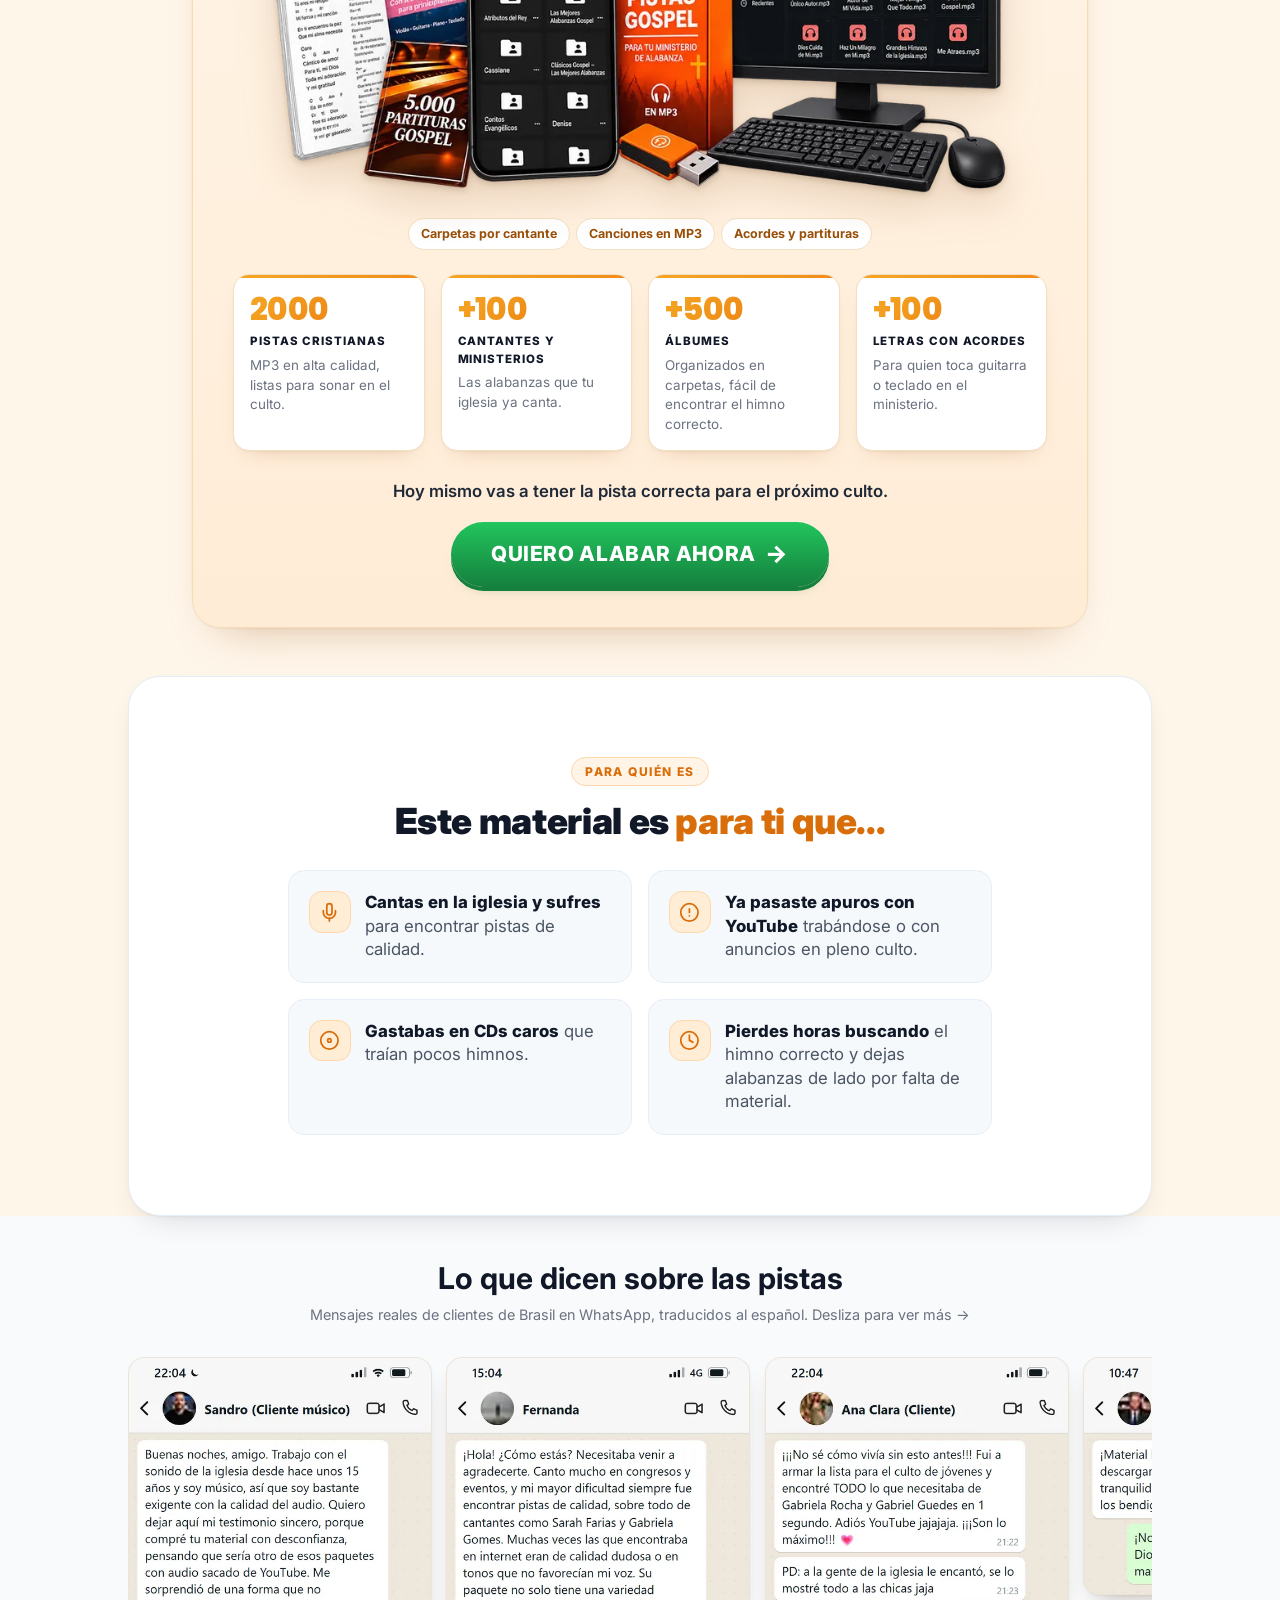
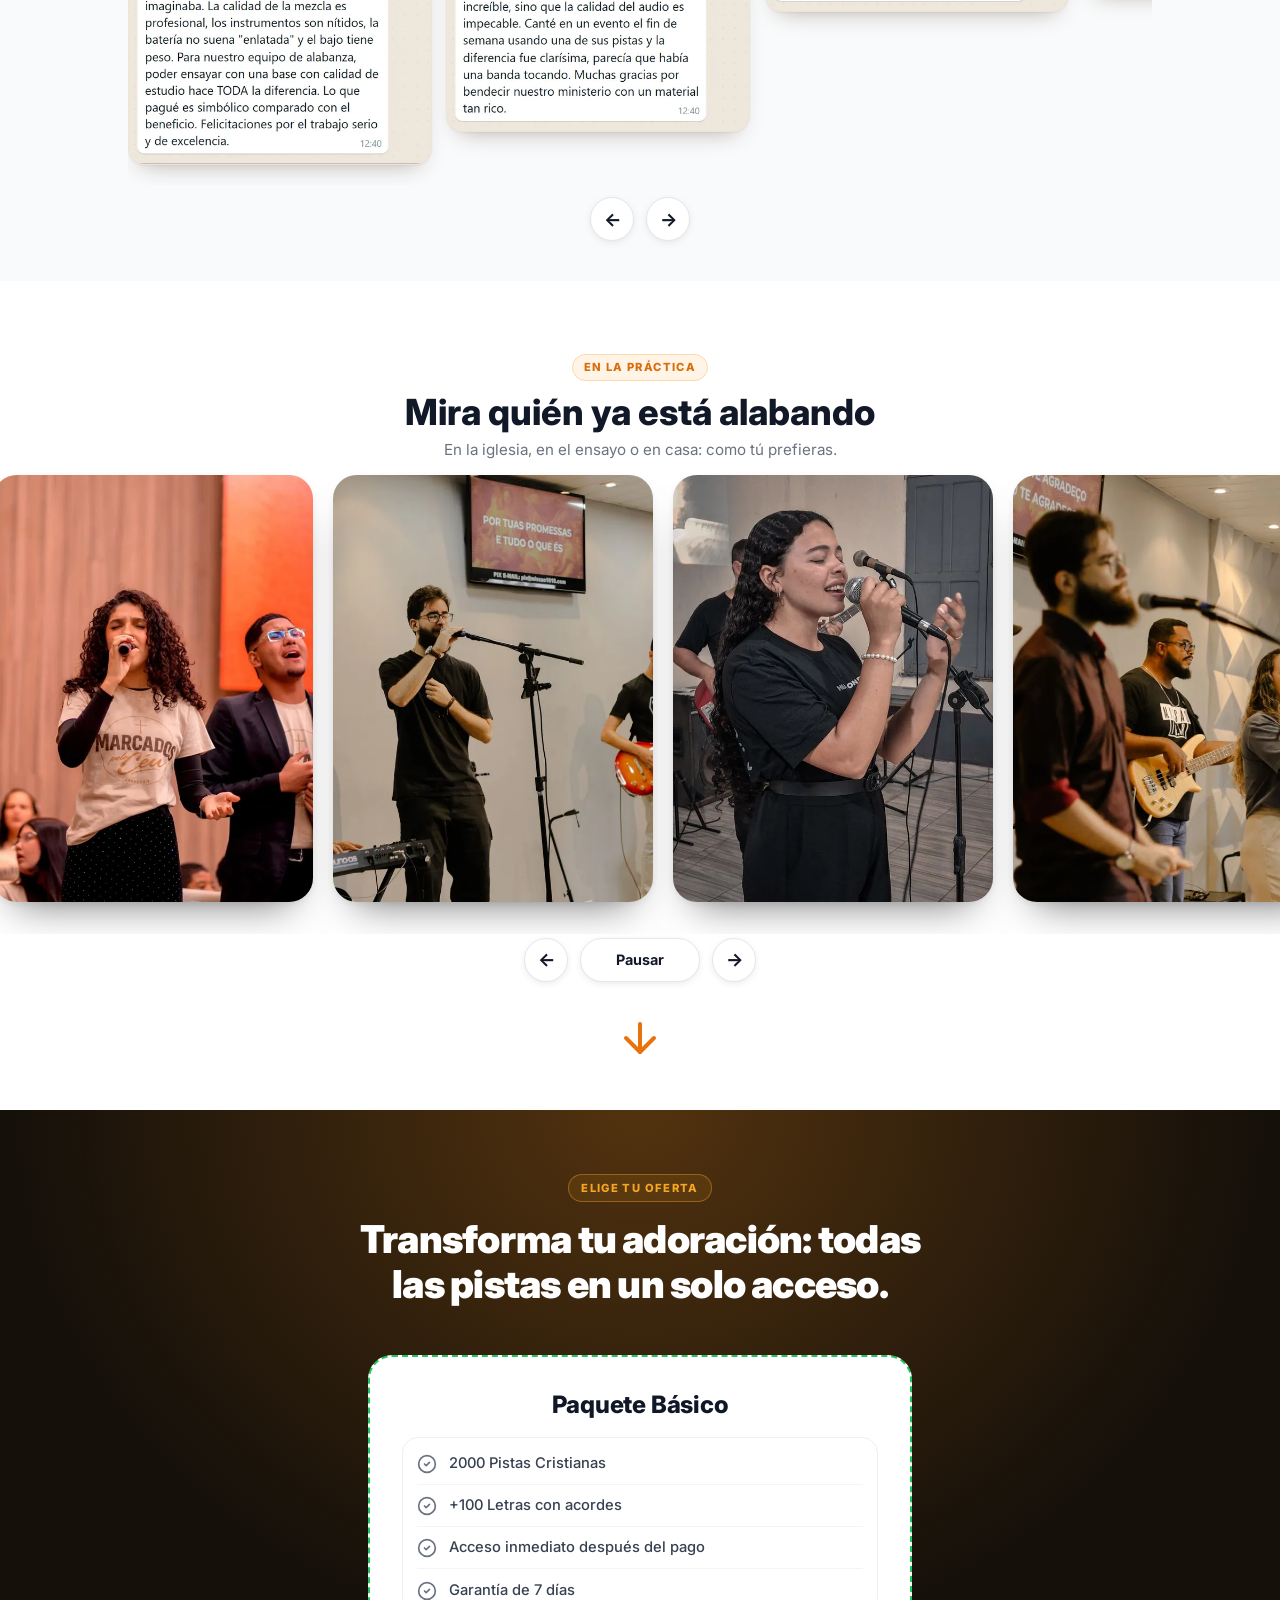
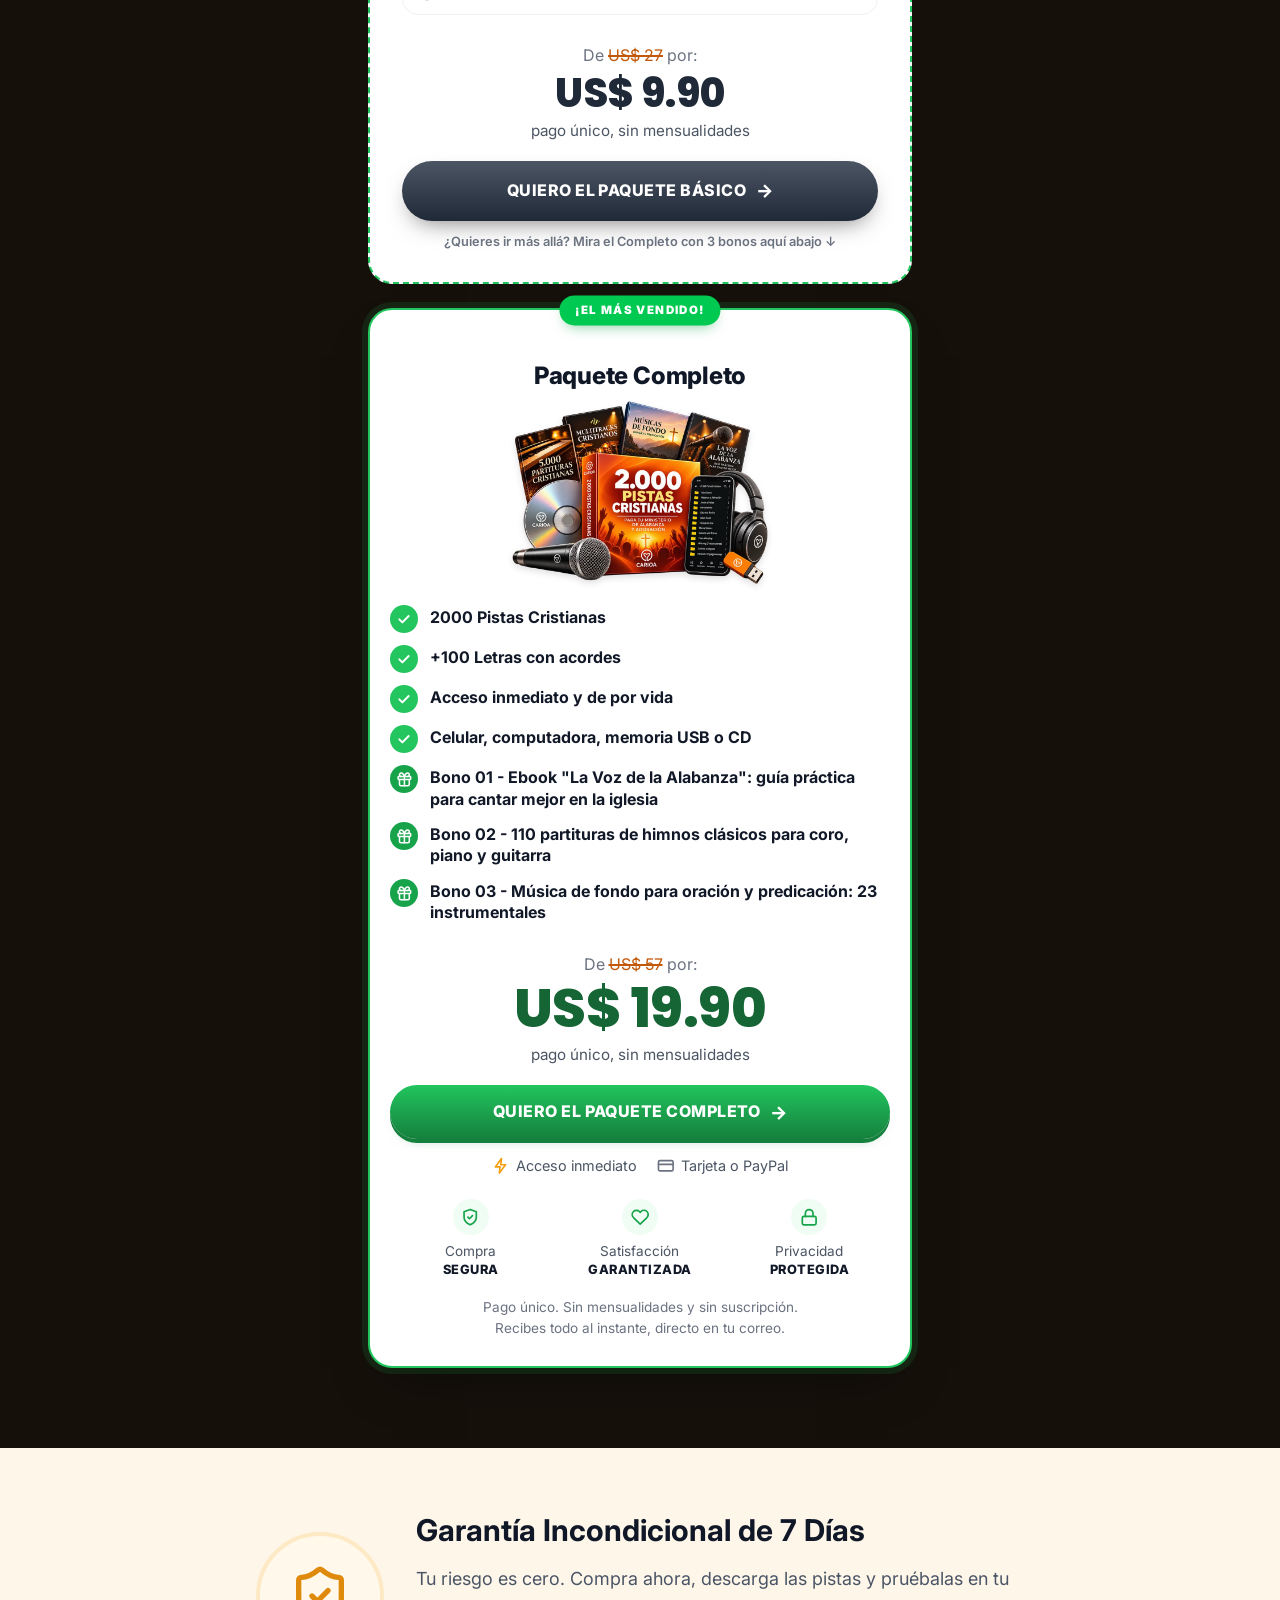
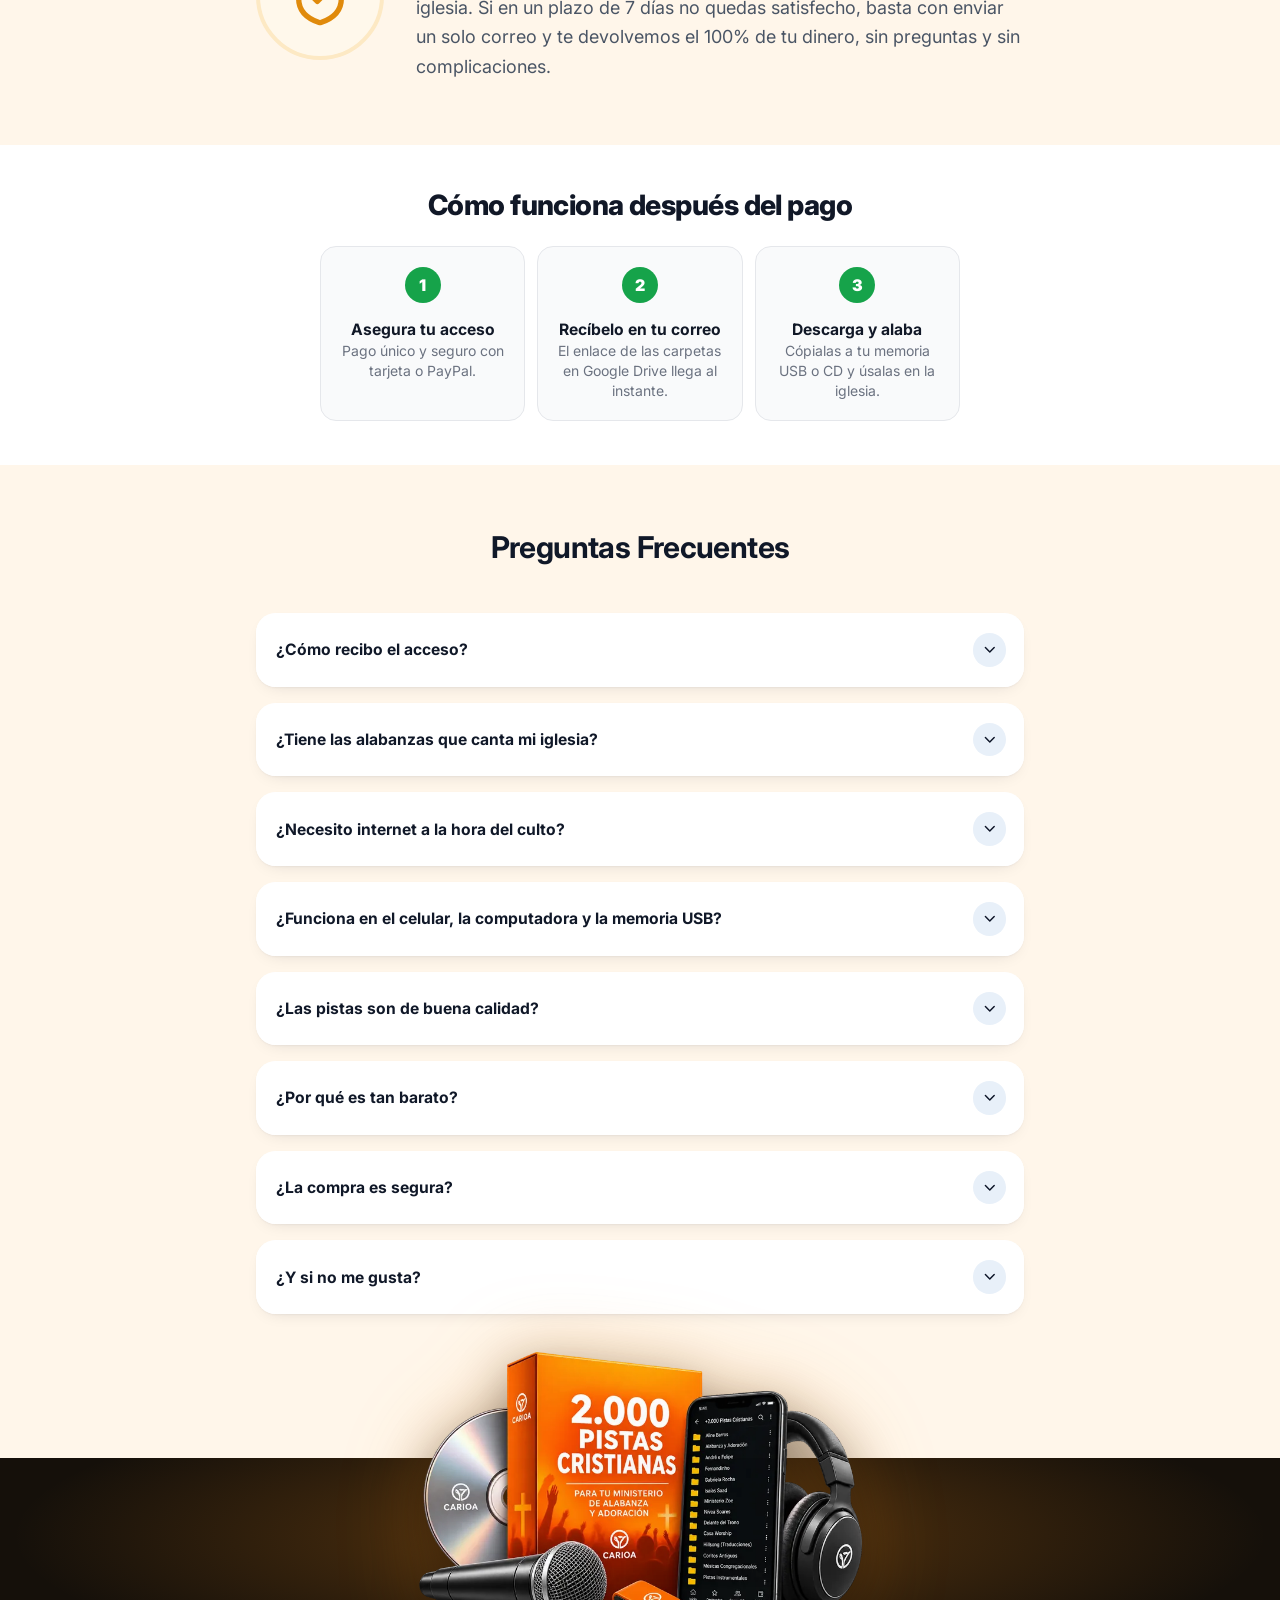
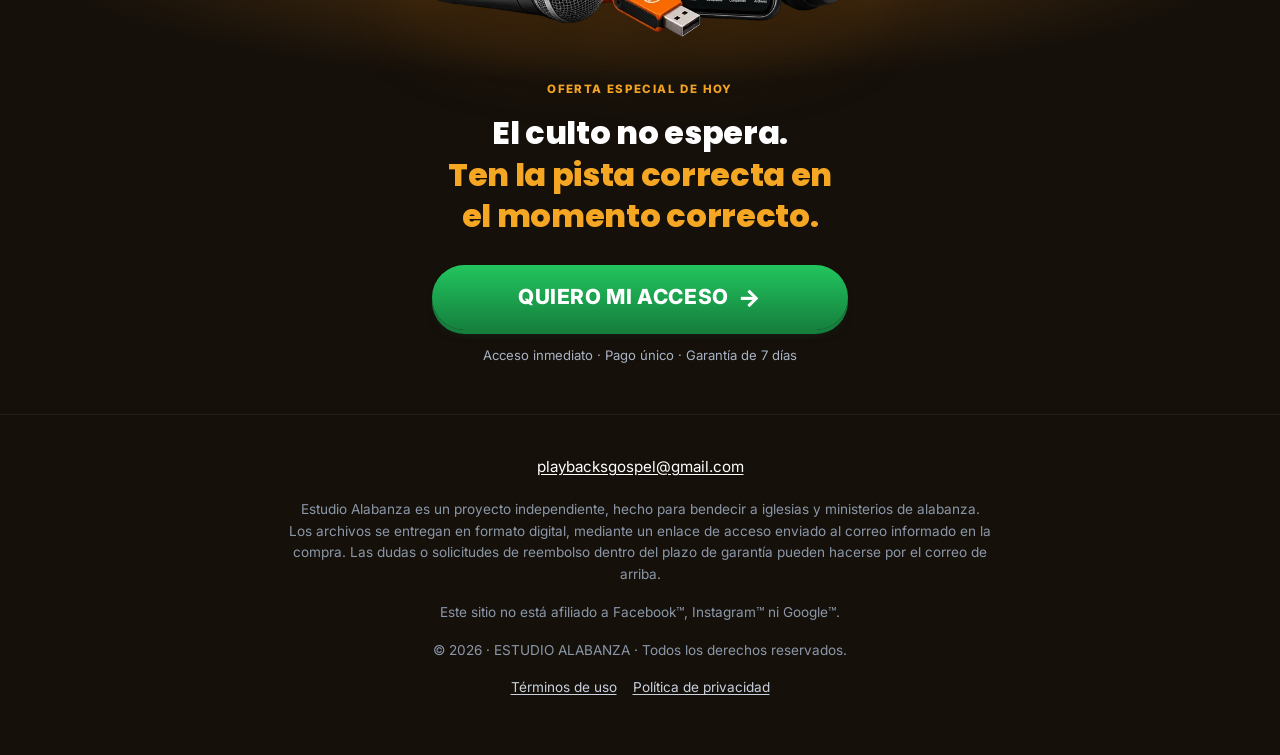
==== commit f35cc9b0: "Troca os IDs da Utmizey pelos novos do site Latam Pixel antigo (7ad54dd0…) não existia mais na Utmiz" ====
--- a/index.html
+++ b/index.html
@@ -3,9 +3,9 @@
   <head>
     <meta charset="utf-8">
     <meta name="viewport" content="width=device-width, initial-scale=1.0">
-    <!-- Utmizey (mesmos IDs do site Latam anterior, com integração Hotmart) -->
-    <script src="https://utmizey.com.br/v3/utmizey.js" data-utmizey-id="c2403995-83bb-42ae-af7d-5b775d9c6386" data-utmizey-hotmart defer></script>
-    <script src="https://utmizey.com.br/v3/pixel.js" data-utmizey-pixel="7ad54dd0-0b3a-4b5d-ba8e-e8f09ac9c0fd" defer></script>
+    <!-- Utmizey (site Latam) -->
+    <script src="https://utmizey.com.br/v3/utmizey.js" data-utmizey-id="d81e2d49-e229-4967-abe3-167925f786b4" defer></script>
+    <script src="https://utmizey.com.br/v3/pixel.js" data-utmizey-pixel="93085893-0e0c-49df-a226-592faf2a278f" defer></script>
     <title>2000 Pistas Cristianas Para Alabar en la Iglesia</title>
     <meta name="description" content="Más de 2000 pistas cristianas de alta calidad para descargar hoy y usar en la iglesia. Acceso inmediato, pago único y garantía de 7 días.">
     <meta property="og:title" content="2000 Pistas Cristianas Para Alabar en la Iglesia">
